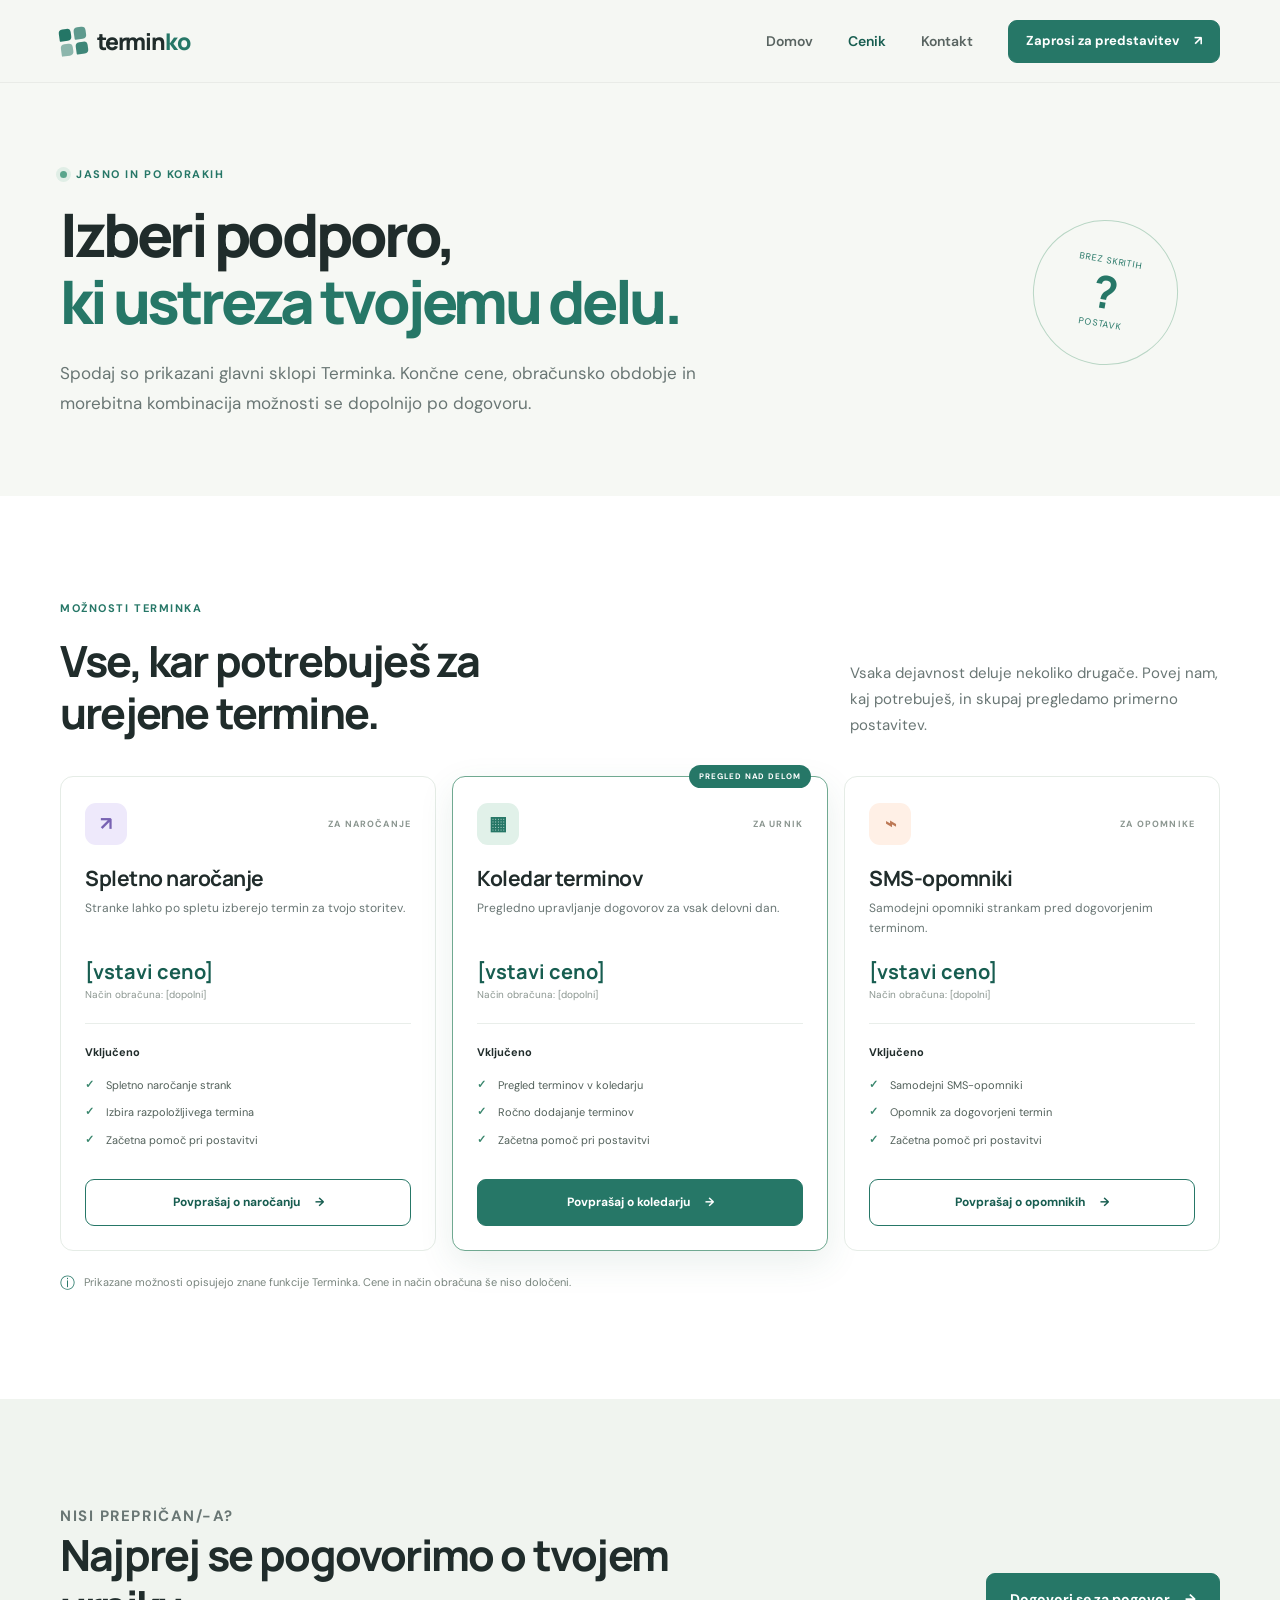
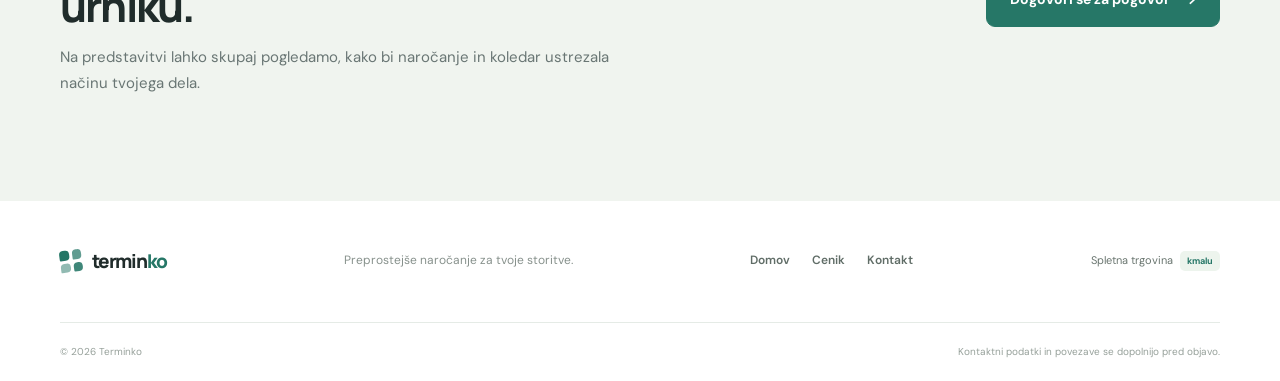
==== cenik.html @ bac93407 "First push" ====
<!doctype html>
<html lang="sl">
<head>
  <meta charset="utf-8"><meta name="viewport" content="width=device-width, initial-scale=1">
  <meta name="description" content="Pregleden prikaz možnosti Terminka. Cene in obračunske postavke se dopolnijo pred objavo.">
  <meta name="theme-color" content="#f6f8f4"><title>Cenik — Terminko</title><link rel="stylesheet" href="styles.css"><script src="script.js" defer></script>
</head>
<body>
  <a class="skip-link" href="#vsebina">Preskoči na vsebino</a>
  <header class="site-header"><div class="container nav-wrap"><a class="brand" href="index.html" aria-label="Terminko, domov"><span class="brand-mark" aria-hidden="true"><i></i><i></i><i></i><i></i></span><span>termin<span class="brand-accent">ko</span></span></a><button class="menu-toggle" type="button" aria-expanded="false" aria-controls="site-nav"><span class="sr-only">Odpri navigacijo</span><span></span><span></span></button><nav class="site-nav" id="site-nav" aria-label="Glavna navigacija"><a href="index.html">Domov</a><a href="cenik.html" aria-current="page">Cenik</a><a href="kontakt.html">Kontakt</a><a class="button button-small" href="kontakt.html#povprasevanje">Zaprosi za predstavitev <span aria-hidden="true">↗</span></a></nav></div></header>
  <main id="vsebina">
    <section class="inner-hero section-space"><div class="container inner-hero-grid"><div><p class="eyebrow"><span class="eyebrow-dot"></span> Jasno in po korakih</p><h1>Izberi podporo,<br><span class="text-accent">ki ustreza tvojemu delu.</span></h1><p class="hero-lede">Spodaj so prikazani glavni sklopi Terminka. Končne cene, obračunsko obdobje in morebitna kombinacija možnosti se dopolnijo po dogovoru.</p></div><div class="price-stamp" aria-hidden="true"><span>BREZ SKRITIH</span><strong>?</strong><span>POSTAVK</span></div></div></section>
    <section class="section-space section-white"><div class="container"><div class="pricing-intro"><div><p class="eyebrow">Možnosti Terminka</p><h2>Vse, kar potrebuješ za urejene termine.</h2></div><p>Vsaka dejavnost deluje nekoliko drugače. Povej nam, kaj potrebuješ, in skupaj pregledamo primerno postavitev.</p></div>
      <div class="pricing-grid">
        <article class="price-card"><div class="price-card-top"><span class="price-icon icon-lilac" aria-hidden="true">↗</span><span class="price-label">ZA NAROČANJE</span></div><h3>Spletno naročanje</h3><p class="price-description">Stranke lahko po spletu izberejo termin za tvojo storitev.</p><div class="price-placeholder">[vstavi ceno]</div><span class="price-unit">Način obračuna: [dopolni]</span><hr><h4>Vključeno</h4><ul class="check-list"><li>Spletno naročanje strank</li><li>Izbira razpoložljivega termina</li><li>Začetna pomoč pri postavitvi</li></ul><a class="button button-outline" href="kontakt.html#povprasevanje">Povprašaj o naročanju <span aria-hidden="true">→</span></a></article>
        <article class="price-card price-card-featured"><span class="popular-tag">PREGLED NAD DELOM</span><div class="price-card-top"><span class="price-icon icon-mint" aria-hidden="true">▦</span><span class="price-label">ZA URNIK</span></div><h3>Koledar terminov</h3><p class="price-description">Pregledno upravljanje dogovorov za vsak delovni dan.</p><div class="price-placeholder">[vstavi ceno]</div><span class="price-unit">Način obračuna: [dopolni]</span><hr><h4>Vključeno</h4><ul class="check-list"><li>Pregled terminov v koledarju</li><li>Ročno dodajanje terminov</li><li>Začetna pomoč pri postavitvi</li></ul><a class="button" href="kontakt.html#povprasevanje">Povprašaj o koledarju <span aria-hidden="true">→</span></a></article>
        <article class="price-card"><div class="price-card-top"><span class="price-icon icon-peach" aria-hidden="true">⌁</span><span class="price-label">ZA OPOMNIKE</span></div><h3>SMS-opomniki</h3><p class="price-description">Samodejni opomniki strankam pred dogovorjenim terminom.</p><div class="price-placeholder">[vstavi ceno]</div><span class="price-unit">Način obračuna: [dopolni]</span><hr><h4>Vključeno</h4><ul class="check-list"><li>Samodejni SMS-opomniki</li><li>Opomnik za dogovorjeni termin</li><li>Začetna pomoč pri postavitvi</li></ul><a class="button button-outline" href="kontakt.html#povprasevanje">Povprašaj o opomnikih <span aria-hidden="true">→</span></a></article>
      </div>
      <p class="pricing-note"><span aria-hidden="true">ⓘ</span> Prikazane možnosti opisujejo znane funkcije Terminka. Cene in način obračuna še niso določeni.</p>
    </div></section>
    <section class="section-space how-section"><div class="container price-help"><div><p class="eyebrow">Nisi prepričan/-a?</p><h2>Najprej se pogovorimo o tvojem urniku.</h2><p>Na predstavitvi lahko skupaj pogledamo, kako bi naročanje in koledar ustrezala načinu tvojega dela.</p></div><a class="button" href="kontakt.html#povprasevanje">Dogovori se za pogovor <span aria-hidden="true">→</span></a></div></section>
  </main>
  <footer class="site-footer"><div class="container footer-main"><a class="brand footer-brand" href="index.html"><span class="brand-mark" aria-hidden="true"><i></i><i></i><i></i><i></i></span><span>termin<span class="brand-accent">ko</span></span></a><p>Preprostejše naročanje za tvoje storitve.</p><nav aria-label="Povezave v nogi"><a href="index.html">Domov</a><a href="cenik.html">Cenik</a><a href="kontakt.html">Kontakt</a></nav><span class="shop-placeholder">Spletna trgovina <span>kmalu</span></span></div><div class="container footer-bottom"><span>© <span data-year>2026</span> Terminko</span><span>Kontaktni podatki in povezave se dopolnijo pred objavo.</span></div></footer>
</body>
</html>
---- styles.css ----
@import url('https://fonts.googleapis.com/css2?family=DM+Sans:wght@400;500;600;700&family=Manrope:wght@400;500;600;700;800&display=swap');

:root{--ink:#202c2b;--muted:#697674;--green:#267767;--green-dark:#175d50;--mint:#e1f1e9;--paper:#f6f8f4;--white:#fff;--line:#e5ebe6;--lilac:#eee9fb;--peach:#fff0e6;--shadow:0 24px 80px rgba(30,60,50,.1);--sans:'DM Sans',Arial,sans-serif;--display:'Manrope','DM Sans',Arial,sans-serif}
*{box-sizing:border-box}html{scroll-behavior:smooth}body{margin:0;background:var(--paper);color:var(--ink);font-family:var(--sans);font-size:16px;line-height:1.6;-webkit-font-smoothing:antialiased}a{color:inherit;text-decoration:none}button,input,textarea{font:inherit}button,a,input,textarea{outline-color:#317f6e;outline-offset:3px}.container{width:min(1160px,calc(100% - 48px));margin-inline:auto}.sr-only{position:absolute;width:1px;height:1px;padding:0;margin:-1px;overflow:hidden;clip:rect(0,0,0,0);white-space:nowrap;border:0}.skip-link{position:fixed;z-index:99;top:8px;left:8px;transform:translateY(-150%);background:var(--ink);color:#fff;padding:10px 16px;border-radius:8px}.skip-link:focus{transform:none}.site-header{position:relative;z-index:10;background:rgba(246,248,244,.92);border-bottom:1px solid rgba(32,44,43,.06)}.nav-wrap{min-height:82px;display:flex;align-items:center;justify-content:space-between}.brand{display:inline-flex;align-items:center;gap:10px;font:800 23px var(--display);letter-spacing:-1.2px}.brand-accent{color:var(--green)}.brand-mark{width:27px;height:27px;display:grid;grid-template-columns:repeat(2,1fr);gap:3px;transform:rotate(-8deg)}.brand-mark i{display:block;background:#247666;border-radius:4px 4px 4px 1px}.brand-mark i:nth-child(2){opacity:.72}.brand-mark i:nth-child(3){opacity:.5}.brand-mark i:nth-child(4){opacity:.88}.site-nav{display:flex;align-items:center;gap:35px;font-size:14px;font-weight:600}.site-nav>a:not(.button){color:#596461;transition:color .2s}.site-nav>a:not(.button):hover,.site-nav>a[aria-current=page]{color:var(--green-dark)}.button{min-height:54px;padding:0 23px;display:inline-flex;align-items:center;justify-content:center;gap:15px;border:1px solid var(--green);border-radius:9px;background:var(--green);color:white;font-weight:700;font-size:14px;transition:transform .2s,background .2s,border-color .2s}.button:hover{transform:translateY(-2px);background:var(--green-dark);border-color:var(--green-dark)}.button-small{min-height:43px;padding:0 17px;font-size:13px}.menu-toggle{display:none}.section-space{padding:104px 0}.hero{padding:70px 0 26px;overflow:hidden}.hero-grid{display:grid;grid-template-columns:1fr 1fr;gap:30px;align-items:center;min-height:480px}.hero-copy{padding:18px 0 28px;position:relative;z-index:1}.eyebrow{display:flex;align-items:center;gap:9px;margin:0 0 17px;color:var(--green);font-size:11px;font-weight:700;letter-spacing:1.55px;text-transform:uppercase}.eyebrow-dot{width:7px;height:7px;border-radius:50%;background:#59a58c;box-shadow:0 0 0 4px #e0eee6}.hero h1,.inner-hero h1{margin:0;font:800 clamp(43px,5.4vw,68px)/1.12 var(--display);letter-spacing:-3.5px}.text-accent{color:var(--green)}.hero-lede{max-width:500px;color:var(--muted);font-size:17px;line-height:1.75;margin:24px 0 27px}.hero-actions{display:flex;align-items:center;gap:24px;flex-wrap:wrap}.text-link{display:inline-flex;align-items:center;gap:10px;color:var(--green-dark);font-size:14px;font-weight:700}.text-link:hover,.card-link:hover{gap:14px}.text-link,.card-link{transition:gap .2s}.hero-note{display:flex;gap:10px;align-items:center;color:#687470;font-size:13px;margin-top:27px}.note-icon{width:24px;height:24px;display:grid;place-items:center;border-radius:50%;background:#e4efe8;color:var(--green);font-size:14px}.hero-visual{position:relative;min-height:480px;display:grid;place-items:center}.visual-orbit{position:absolute;border-radius:50%;background:#edf3eb}.orbit-one{width:440px;height:440px}.orbit-two{width:370px;height:370px;border:1px solid #d9e8dd;background:transparent}.calendar-card{position:relative;z-index:2;width:min(370px,82%);padding:24px 23px 15px;background:#fff;border:1px solid rgba(28,58,47,.06);border-radius:15px;box-shadow:0 28px 70px rgba(36,67,55,.16);transform:rotate(-2deg)}.calendar-top{display:flex;align-items:flex-start;justify-content:space-between;margin-bottom:19px}.mini-label{font-size:9px;color:#8c9891;letter-spacing:1.1px;font-weight:700}.calendar-top h2{font:700 17px var(--display);margin:4px 0 0;letter-spacing:-.4px}.calendar-dots{color:#85928c;letter-spacing:2px;font-size:12px}.calendar-rule{display:grid;grid-template-columns:50px 9px 1fr;align-items:center;gap:10px;padding:0 0 7px;color:#9ba59f;font-size:8px;letter-spacing:1px;border-bottom:1px solid #edf0ed}.calendar-rule span:first-child{grid-column:2}.calendar-rule span:last-child{grid-column:3}.appointment{height:58px;display:grid;grid-template-columns:50px 4px 1fr;gap:10px;align-items:center;border-bottom:1px solid #f0f2ef}.time{font-size:10px;color:#929d97}.appt-bar{height:34px;border-radius:5px}.coral{background:#e6a58f}.green{background:#83b9a2}.blue{background:#8daacb}.yellow{background:#dfc279}.appt-info{display:flex;flex-direction:column;line-height:1.4}.appt-info strong{font-size:11px}.appt-info small{font-size:9px;color:#8d9892}.calendar-footer{padding-top:14px;color:#82918a;font-size:9px}.tiny-check{display:inline-grid;place-items:center;width:15px;height:15px;background:#e5f2e9;color:var(--green);border-radius:50%;font-weight:700;margin-right:5px}.floating-chip{position:absolute;z-index:3;display:flex;align-items:center;background:white;box-shadow:0 10px 30px rgba(42,68,56,.13);border:1px solid #edf0ec}.chip-reminder{right:-1%;top:96px;gap:11px;padding:11px 15px;border-radius:10px;transform:rotate(3deg)}.chip-icon{width:30px;height:30px;display:grid;place-items:center;border-radius:8px;background:#fff0e8;color:#b96e52;font-size:20px}.chip-reminder span:last-child{display:flex;flex-direction:column}.chip-reminder strong{font-size:10px}.chip-reminder small{font-size:9px;color:#7f8b85}.chip-online{left:0;bottom:82px;gap:9px;border-radius:30px;padding:10px 15px;color:#53625d;font-size:10px;transform:rotate(-3deg)}.online-dot{width:8px;height:8px;background:#68aa86;border-radius:50%;box-shadow:0 0 0 4px #e9f4eb}.sparkle{position:absolute;color:#7fb9a2}.sparkle-a{right:4%;bottom:98px;font-size:27px}.sparkle-b{left:3%;top:77px;font-size:21px}.trust-line{display:flex;align-items:center;justify-content:center;gap:17px;padding:37px 0 9px;color:#87928c;font-size:11px;letter-spacing:.4px}.trust-line>span:first-child{font-weight:700;color:#697670}.trust-separator{width:4px;height:4px;border-radius:50%;background:#b6c5ba}.section-white{background:#fff}.section-heading{max-width:620px;margin-bottom:46px}.section-heading h2,.how-intro h2,.support-panel h2,.final-cta h2,.pricing-intro h2,.price-help h2,.contact-aside h2{font:750 clamp(30px,4vw,43px)/1.2 var(--display);letter-spacing:-1.8px;margin:0 0 17px}.section-heading>p:last-child,.how-intro>p:not(.eyebrow),.support-panel>div>p:not(.eyebrow),.pricing-intro>p,.price-help p,.contact-aside>p:not(.eyebrow){max-width:560px;color:var(--muted);font-size:15px;line-height:1.75;margin:0}.text-muted{color:#86918d}.feature-grid{display:grid;grid-template-columns:repeat(3,1fr);gap:18px}.feature-card{position:relative;min-height:275px;padding:25px 25px 23px;border:1px solid #e8ede8;border-radius:12px;background:#fff;transition:transform .2s,box-shadow .2s}.feature-card:hover{transform:translateY(-4px);box-shadow:0 15px 35px rgba(35,60,46,.07)}.feature-icon,.price-icon{width:42px;height:42px;border-radius:11px;display:grid;place-items:center;font-size:19px;font-weight:700}.icon-lilac{background:var(--lilac);color:#7862b2}.icon-mint{background:var(--mint);color:#267767}.icon-peach{background:var(--peach);color:#bd7956}.card-number{position:absolute;right:25px;top:31px;color:#a1aaa4;font-size:10px;letter-spacing:1px}.feature-card h3{font:700 19px/1.35 var(--display);letter-spacing:-.5px;margin:23px 0 9px;max-width:260px}.feature-card p{font-size:13px;line-height:1.7;color:var(--muted);margin:0 0 20px}.card-link{font-size:12px;color:var(--green);font-weight:700;display:inline-flex;gap:8px}.how-section{background:#f0f4ef}.how-grid{display:grid;grid-template-columns:.9fr 1.1fr;gap:100px;align-items:center}.how-intro>p:not(.eyebrow){margin-bottom:25px}.steps-list{list-style:none;padding:0;margin:0;border-top:1px solid #dfe7e0}.steps-list li{display:grid;grid-template-columns:40px 1fr;gap:16px;padding:23px 0;border-bottom:1px solid #dfe7e0}.step-count{width:31px;height:31px;display:grid;place-items:center;border:1px solid #c7d7cb;border-radius:50%;color:var(--green);font-size:12px;font-weight:700}.steps-list h3{font:700 16px var(--display);margin:0 0 5px}.steps-list p{font-size:13px;color:var(--muted);margin:0}.support-section{padding-top:88px;padding-bottom:88px;background:#fff}.support-panel{position:relative;overflow:hidden;display:grid;grid-template-columns:130px 1fr;gap:36px;align-items:center;padding:53px 70px;border-radius:16px;background:#1d5e50;color:#fff}.support-symbol{position:relative;width:102px;height:102px;display:grid;place-items:center;border-radius:30px;background:rgba(255,255,255,.1);transform:rotate(-7deg)}.support-symbol span{font:800 66px var(--display);color:#d2ede0;transform:rotate(7deg)}.support-symbol i{position:absolute;right:12px;top:9px;width:12px;height:12px;border-radius:50%;background:#f1bd80}.support-panel .eyebrow{color:#a9d3bd}.support-panel h2{max-width:520px;margin-bottom:11px}.support-panel>div>p:not(.eyebrow){color:#d0e1d8;margin-bottom:22px}.button-light{background:#f8fbf8;color:#205f51;border-color:#f8fbf8}.button-light:hover{background:#e8f4eb;border-color:#e8f4eb}.support-decoration{position:absolute!important;right:42px;top:5px;font-size:170px;color:rgba(255,255,255,.07)}.final-cta{padding:67px 0;background:#e8f0e9}.cta-inner{display:flex;align-items:center;justify-content:space-between;gap:40px}.final-cta h2{max-width:560px;font-size:34px;margin:0}.final-cta .eyebrow{margin-bottom:10px}.cta-actions{display:flex;flex-direction:column;align-items:flex-start;gap:17px}.site-footer{background:#fff}.footer-main{min-height:122px;display:flex;align-items:center;justify-content:space-between;gap:25px;border-bottom:1px solid var(--line)}.footer-brand{font-size:19px}.footer-brand .brand-mark{width:22px;height:22px}.footer-main>p{margin:0;color:#87918c;font-size:12px}.footer-main nav{display:flex;gap:22px;font-size:12px;font-weight:600;color:#606d67}.footer-main nav a:hover{color:var(--green)}.shop-placeholder{font-size:11px;color:#69756f}.shop-placeholder span{margin-left:4px;padding:4px 7px;border-radius:5px;background:#edf4ed;color:var(--green);font-size:9px;font-weight:700}.footer-bottom{min-height:58px;display:flex;align-items:center;justify-content:space-between;color:#96a09a;font-size:10px}.inner-hero{padding:83px 0 78px}.inner-hero-grid{display:grid;grid-template-columns:1fr 230px;align-items:center;gap:40px}.inner-hero h1{font-size:clamp(42px,5vw,60px)}.inner-hero .hero-lede{max-width:650px;margin-bottom:0}.price-stamp{margin:auto;width:145px;height:145px;border:1px solid #b9d6c5;border-radius:50%;display:flex;flex-direction:column;align-items:center;justify-content:center;transform:rotate(10deg);color:var(--green);font-size:9px;letter-spacing:1px}.price-stamp strong{font:700 45px var(--display);line-height:1.1}.pricing-intro{display:flex;align-items:flex-end;justify-content:space-between;gap:40px;margin-bottom:38px}.pricing-intro h2{max-width:510px;margin-bottom:0}.pricing-intro>p{max-width:370px}.pricing-grid{display:grid;grid-template-columns:repeat(3,1fr);gap:16px;align-items:stretch}.price-card{position:relative;padding:26px 24px 24px;background:#fff;border:1px solid #e5ece6;border-radius:13px;display:flex;flex-direction:column}.price-card-featured{border:1.5px solid #70a991;box-shadow:0 12px 35px rgba(50,106,79,.1)}.popular-tag{position:absolute;right:16px;top:-12px;padding:5px 10px;background:#267767;color:#fff;border-radius:20px;font-size:8px;font-weight:700;letter-spacing:.8px}.price-card-top{display:flex;align-items:center;justify-content:space-between;margin-bottom:19px}.price-label{color:#8b9690;font-size:9px;letter-spacing:1.15px;font-weight:700}.price-card h3{font:700 21px var(--display);letter-spacing:-.5px;margin:0 0 7px}.price-description{font-size:12px;line-height:1.65;color:var(--muted);min-height:41px;margin:0 0 18px}.price-placeholder{font:700 20px var(--display);color:var(--green-dark)}.price-unit{font-size:10px;color:#8b9690;margin-top:2px}.price-card hr{height:1px;border:0;background:#e9eeea;width:100%;margin:20px 0}.price-card h4{font-size:11px;margin:0 0 10px}.check-list{list-style:none;padding:0;margin:0 0 24px;flex:1}.check-list li{position:relative;padding:5px 0 5px 21px;color:#52605a;font-size:11px}.check-list li:before{content:'✓';position:absolute;left:0;top:4px;color:#39866d;font-weight:700}.button-outline{background:white;color:var(--green-dark)}.button-outline:hover{color:#fff}.price-card .button{width:100%;padding:0 12px;font-size:12px;min-height:47px}.pricing-note{display:flex;align-items:center;gap:9px;margin:20px 0 0;color:#79857e;font-size:11px}.pricing-note span{color:var(--green);font-size:15px}.price-help{display:flex;align-items:center;justify-content:space-between;gap:35px}.price-help>div{max-width:620px}.price-help h2{margin-bottom:12px}.contact-hero{padding:75px 0 52px}.contact-hero h1{font-size:clamp(42px,5vw,60px)}.contact-hero .hero-lede{max-width:640px;margin:17px 0 0}.contact-grid{display:grid;grid-template-columns:.78fr 1.22fr;gap:80px;align-items:start}.contact-aside{padding-top:12px}.contact-aside h2{font-size:33px}.contact-aside>p:not(.eyebrow){margin-bottom:28px}.contact-detail{display:flex;align-items:center;gap:13px;margin:18px 0}.detail-icon{width:39px;height:39px;display:grid;place-items:center;border-radius:10px;background:#e6f1e9;color:var(--green);font-size:17px}.contact-detail div{display:flex;flex-direction:column}.contact-detail div span{font-size:10px;color:#89948e}.contact-detail a{font-size:13px;font-weight:700;color:#345d50}.contact-note{display:flex;gap:8px;margin-top:28px;padding-top:18px;border-top:1px solid #e6ece7;color:#86918b;font-size:10px}.contact-note span{color:var(--green)}.form-card{padding:30px 32px;background:#fff;border:1px solid #e7ece8;border-radius:13px;box-shadow:0 14px 40px rgba(32,60,44,.05)}.form-heading{display:flex;align-items:baseline;justify-content:space-between;gap:12px;margin-bottom:20px}.form-heading h2{margin:0;font:700 21px var(--display);letter-spacing:-.5px}.required-note{font-size:9px;color:#909a94}.form-notice{padding:12px 14px;border:1px solid #edddbb;border-radius:8px;background:#fff9ec;color:#796442;font-size:10px;line-height:1.55;margin-bottom:21px}.form-notice strong{display:block;color:#675333;font-size:11px}.form-row{margin-bottom:16px}.form-row label{display:flex;gap:4px;align-items:center;margin-bottom:6px;font-size:11px;font-weight:700;color:#384640}.form-row label>span:first-child{color:#ad6449}.form-row label .optional-label{margin-left:auto;color:#9aa39e;font-weight:400;font-size:9px}.form-row input,.form-row textarea{width:100%;border:1px solid #dfe7e1;border-radius:7px;padding:12px 13px;color:var(--ink);font-size:12px;background:#fcfdfb;transition:border .2s,box-shadow .2s}.form-row textarea{resize:vertical;min-height:110px}.form-row input::placeholder,.form-row textarea::placeholder{color:#a5afaa}.form-row input:focus,.form-row textarea:focus{border-color:#67a78d;box-shadow:0 0 0 3px rgba(74,143,113,.12);outline:0}.form-submit{width:100%;min-height:49px}.form-submit:disabled{cursor:not-allowed;background:#a1b7ac;border-color:#a1b7ac;color:#f8faf8;transform:none}.form-status{font-size:9px;color:#8c9791;text-align:center;margin:10px 0 0}
@media(max-width:900px){.container{width:min(100% - 40px,700px)}.site-nav{gap:22px}.hero-grid{grid-template-columns:1fr 1fr;gap:10px}.hero h1{font-size:54px}.hero-visual{min-height:410px}.orbit-one{width:350px;height:350px}.orbit-two{width:300px;height:300px}.calendar-card{width:330px}.chip-reminder{right:-4%}.chip-online{left:-4%}.how-grid{gap:55px}.support-panel{padding:46px 45px;grid-template-columns:100px 1fr;gap:25px}.contact-grid{gap:40px}.pricing-grid{gap:10px}.price-card{padding:23px 17px}.footer-main{flex-wrap:wrap;padding:24px 0}.footer-main>p{order:3;width:100%}.footer-main nav{margin-left:auto}}
@media(max-width:680px){.container{width:calc(100% - 40px)}.nav-wrap{min-height:70px}.brand{font-size:21px}.menu-toggle{width:43px;height:43px;border:1px solid #dfe8e1;border-radius:9px;background:#fff;display:flex;flex-direction:column;align-items:center;justify-content:center;gap:5px}.menu-toggle>span:not(.sr-only){width:17px;height:2px;background:#35584e;border-radius:2px;transition:transform .2s}.menu-toggle[aria-expanded=true]>span:nth-of-type(2){transform:translateY(3.5px) rotate(45deg)}.menu-toggle[aria-expanded=true]>span:nth-of-type(3){transform:translateY(-3.5px) rotate(-45deg)}.site-nav{display:none;position:absolute;left:0;right:0;top:69px;padding:16px 20px 22px;background:#fff;border-bottom:1px solid var(--line);box-shadow:0 15px 25px rgba(30,60,50,.08);align-items:stretch;gap:0;flex-direction:column}.site-nav.is-open{display:flex}.site-nav>a:not(.button){padding:12px 3px;border-bottom:1px solid #f0f2f0}.site-nav .button{margin-top:14px}.section-space{padding:72px 0}.hero{padding:49px 0 19px}.hero-grid{display:flex;flex-direction:column;align-items:stretch;gap:2px}.hero-copy{padding:0}.hero h1{font-size:clamp(42px,12vw,58px);letter-spacing:-2.8px}.hero-lede{font-size:15px;margin:17px 0 21px;line-height:1.7}.hero-actions{align-items:flex-start;gap:17px;flex-direction:column}.hero-actions .button{width:100%;justify-content:space-between}.hero-note{margin-top:17px}.hero-visual{min-height:390px;margin-top:0}.orbit-one{width:330px;height:330px}.orbit-two{width:275px;height:275px}.calendar-card{width:min(330px,83%);padding:21px 18px 13px}.calendar-top h2{font-size:15px}.appointment{height:53px}.chip-reminder{right:-2%;top:54px}.chip-online{left:-2%;bottom:55px;font-size:9px}.sparkle-a{right:0;bottom:80px}.sparkle-b{left:2%;top:62px}.trust-line{padding:19px 0 8px;gap:9px;flex-wrap:wrap;font-size:9px;line-height:1.4}.trust-line>span:first-child{width:100%;text-align:center}.section-heading{margin-bottom:29px}.section-heading h2,.how-intro h2,.support-panel h2,.pricing-intro h2,.price-help h2,.contact-aside h2{font-size:32px;letter-spacing:-1.3px}.section-heading>p:last-child{font-size:14px}.feature-grid{grid-template-columns:1fr;gap:12px}.feature-card{min-height:0;padding:21px}.feature-card h3{margin-top:16px;font-size:18px}.feature-card p{margin-bottom:14px}.how-grid{grid-template-columns:1fr;gap:33px}.steps-list li{padding:17px 0}.support-section{padding:60px 0}.support-panel{display:block;padding:30px 25px}.support-symbol{width:68px;height:68px;margin-bottom:23px;border-radius:20px}.support-symbol span{font-size:48px}.support-panel h2{font-size:30px}.support-panel>div>p:not(.eyebrow){font-size:13px}.support-decoration{right:11px;top:6px;font-size:100px}.final-cta{padding:48px 0}.cta-inner{align-items:flex-start;flex-direction:column;gap:25px}.final-cta h2{font-size:30px;letter-spacing:-1.3px}.cta-actions{width:100%;align-items:stretch}.cta-actions .button{width:100%;justify-content:space-between}.cta-actions .text-link{align-self:center}.footer-main{gap:13px;align-items:flex-start}.footer-main>p{font-size:11px}.footer-main nav{width:100%;margin:3px 0 0;justify-content:flex-start;gap:24px}.shop-placeholder{margin-left:auto}.footer-bottom{align-items:flex-start;justify-content:center;gap:5px;flex-direction:column;padding:13px 0;font-size:9px}.inner-hero{padding:57px 0 47px}.inner-hero-grid{grid-template-columns:1fr;gap:20px}.inner-hero h1,.contact-hero h1{font-size:clamp(40px,11vw,54px);letter-spacing:-2.5px}.inner-hero .hero-lede{font-size:14px;margin-top:14px}.price-stamp{position:absolute;right:27px;top:94px;width:70px;height:70px;font-size:5px;opacity:.65}.price-stamp strong{font-size:22px}.pricing-intro{display:block;margin-bottom:27px}.pricing-intro>p{margin-top:13px;font-size:13px}.pricing-grid{grid-template-columns:1fr;gap:17px}.price-card{padding:24px}.price-description{min-height:0}.price-help{align-items:flex-start;flex-direction:column}.price-help p{font-size:13px}.price-help .button{width:100%;justify-content:space-between}.pricing-note{align-items:flex-start;line-height:1.5}.contact-hero{padding:54px 0 35px}.contact-hero .hero-lede{font-size:14px}.contact-grid{grid-template-columns:1fr;gap:32px}.contact-aside{padding-top:0}.contact-aside h2{font-size:29px}.contact-aside>p:not(.eyebrow){font-size:13px}.contact-detail{margin:12px 0}.contact-note{margin-top:18px}.form-card{padding:23px 18px}.form-heading h2{font-size:19px}.form-heading{align-items:flex-start;flex-direction:column;gap:4px}.form-notice{font-size:9px}.form-row input,.form-row textarea{font-size:13px}}
@media(prefers-reduced-motion:reduce){html{scroll-behavior:auto}*,*::before,*::after{transition:none!important;animation:none!important}}
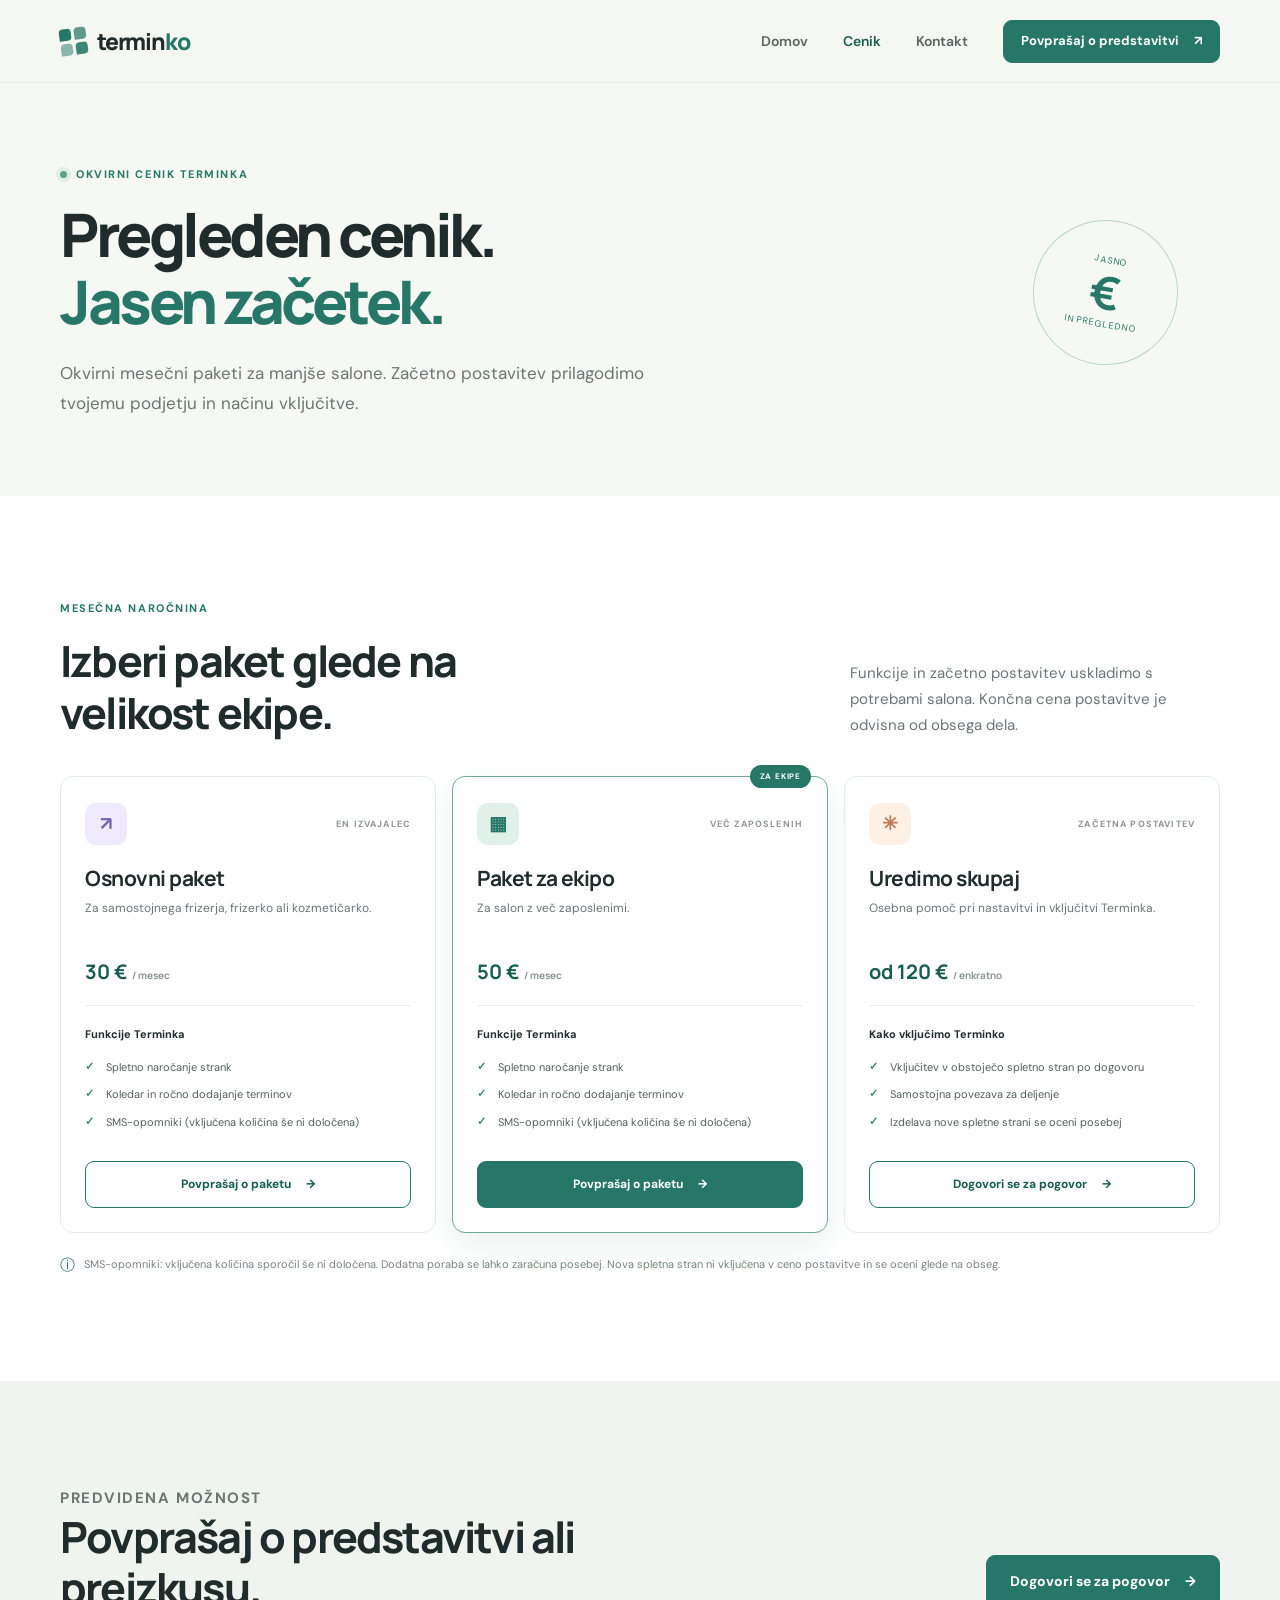
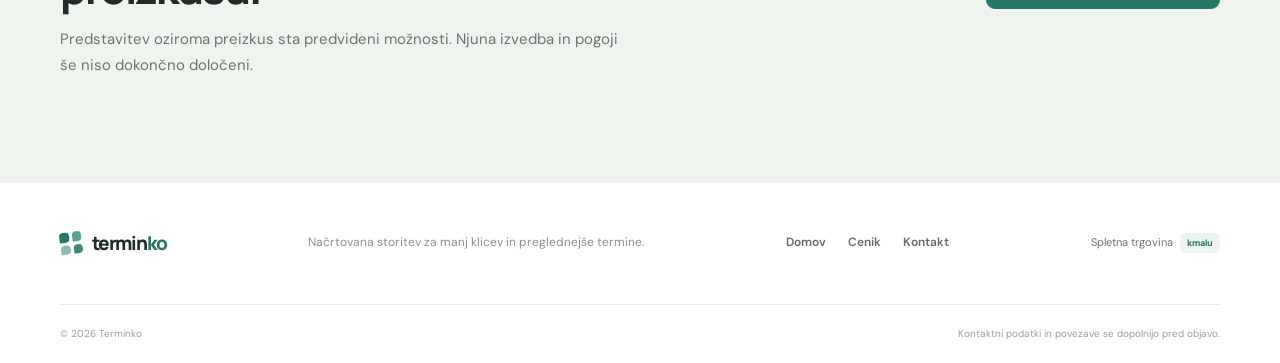
==== commit f486fbe5: "Update Terminko website copy and pricing" ====
--- a/cenik.html
+++ b/cenik.html
@@ -2,24 +2,24 @@
 <html lang="sl">
 <head>
   <meta charset="utf-8"><meta name="viewport" content="width=device-width, initial-scale=1">
-  <meta name="description" content="Pregleden prikaz možnosti Terminka. Cene in obračunske postavke se dopolnijo pred objavo.">
+  <meta name="description" content="Okvirni cenik Terminka: paketa za enega izvajalca in več zaposlenih ter začetna postavitev sistema.">
   <meta name="theme-color" content="#f6f8f4"><title>Cenik — Terminko</title><link rel="stylesheet" href="styles.css"><script src="script.js" defer></script>
 </head>
 <body>
   <a class="skip-link" href="#vsebina">Preskoči na vsebino</a>
-  <header class="site-header"><div class="container nav-wrap"><a class="brand" href="index.html" aria-label="Terminko, domov"><span class="brand-mark" aria-hidden="true"><i></i><i></i><i></i><i></i></span><span>termin<span class="brand-accent">ko</span></span></a><button class="menu-toggle" type="button" aria-expanded="false" aria-controls="site-nav"><span class="sr-only">Odpri navigacijo</span><span></span><span></span></button><nav class="site-nav" id="site-nav" aria-label="Glavna navigacija"><a href="index.html">Domov</a><a href="cenik.html" aria-current="page">Cenik</a><a href="kontakt.html">Kontakt</a><a class="button button-small" href="kontakt.html#povprasevanje">Zaprosi za predstavitev <span aria-hidden="true">↗</span></a></nav></div></header>
+  <header class="site-header"><div class="container nav-wrap"><a class="brand" href="index.html" aria-label="Terminko, domov"><span class="brand-mark" aria-hidden="true"><i></i><i></i><i></i><i></i></span><span>termin<span class="brand-accent">ko</span></span></a><button class="menu-toggle" type="button" aria-expanded="false" aria-controls="site-nav"><span class="sr-only">Odpri navigacijo</span><span></span><span></span></button><nav class="site-nav" id="site-nav" aria-label="Glavna navigacija"><a href="index.html">Domov</a><a href="cenik.html" aria-current="page">Cenik</a><a href="kontakt.html">Kontakt</a><a class="button button-small" href="kontakt.html#povprasevanje">Povprašaj o predstavitvi <span aria-hidden="true">↗</span></a></nav></div></header>
   <main id="vsebina">
-    <section class="inner-hero section-space"><div class="container inner-hero-grid"><div><p class="eyebrow"><span class="eyebrow-dot"></span> Jasno in po korakih</p><h1>Izberi podporo,<br><span class="text-accent">ki ustreza tvojemu delu.</span></h1><p class="hero-lede">Spodaj so prikazani glavni sklopi Terminka. Končne cene, obračunsko obdobje in morebitna kombinacija možnosti se dopolnijo po dogovoru.</p></div><div class="price-stamp" aria-hidden="true"><span>BREZ SKRITIH</span><strong>?</strong><span>POSTAVK</span></div></div></section>
-    <section class="section-space section-white"><div class="container"><div class="pricing-intro"><div><p class="eyebrow">Možnosti Terminka</p><h2>Vse, kar potrebuješ za urejene termine.</h2></div><p>Vsaka dejavnost deluje nekoliko drugače. Povej nam, kaj potrebuješ, in skupaj pregledamo primerno postavitev.</p></div>
+    <section class="inner-hero section-space"><div class="container inner-hero-grid"><div><p class="eyebrow"><span class="eyebrow-dot"></span> Okvirni cenik Terminka</p><h1>Pregleden cenik.<br><span class="text-accent">Jasen začetek.</span></h1><p class="hero-lede">Okvirni mesečni paketi za manjše salone. Začetno postavitev prilagodimo tvojemu podjetju in načinu vključitve.</p></div><div class="price-stamp" aria-hidden="true"><span>JASNO</span><strong>€</strong><span>IN PREGLEDNO</span></div></div></section>
+    <section class="section-space section-white"><div class="container"><div class="pricing-intro"><div><p class="eyebrow">Mesečna naročnina</p><h2>Izberi paket glede na velikost ekipe.</h2></div><p>Funkcije in začetno postavitev uskladimo s potrebami salona. Končna cena postavitve je odvisna od obsega dela.</p></div>
       <div class="pricing-grid">
-        <article class="price-card"><div class="price-card-top"><span class="price-icon icon-lilac" aria-hidden="true">↗</span><span class="price-label">ZA NAROČANJE</span></div><h3>Spletno naročanje</h3><p class="price-description">Stranke lahko po spletu izberejo termin za tvojo storitev.</p><div class="price-placeholder">[vstavi ceno]</div><span class="price-unit">Način obračuna: [dopolni]</span><hr><h4>Vključeno</h4><ul class="check-list"><li>Spletno naročanje strank</li><li>Izbira razpoložljivega termina</li><li>Začetna pomoč pri postavitvi</li></ul><a class="button button-outline" href="kontakt.html#povprasevanje">Povprašaj o naročanju <span aria-hidden="true">→</span></a></article>
-        <article class="price-card price-card-featured"><span class="popular-tag">PREGLED NAD DELOM</span><div class="price-card-top"><span class="price-icon icon-mint" aria-hidden="true">▦</span><span class="price-label">ZA URNIK</span></div><h3>Koledar terminov</h3><p class="price-description">Pregledno upravljanje dogovorov za vsak delovni dan.</p><div class="price-placeholder">[vstavi ceno]</div><span class="price-unit">Način obračuna: [dopolni]</span><hr><h4>Vključeno</h4><ul class="check-list"><li>Pregled terminov v koledarju</li><li>Ročno dodajanje terminov</li><li>Začetna pomoč pri postavitvi</li></ul><a class="button" href="kontakt.html#povprasevanje">Povprašaj o koledarju <span aria-hidden="true">→</span></a></article>
-        <article class="price-card"><div class="price-card-top"><span class="price-icon icon-peach" aria-hidden="true">⌁</span><span class="price-label">ZA OPOMNIKE</span></div><h3>SMS-opomniki</h3><p class="price-description">Samodejni opomniki strankam pred dogovorjenim terminom.</p><div class="price-placeholder">[vstavi ceno]</div><span class="price-unit">Način obračuna: [dopolni]</span><hr><h4>Vključeno</h4><ul class="check-list"><li>Samodejni SMS-opomniki</li><li>Opomnik za dogovorjeni termin</li><li>Začetna pomoč pri postavitvi</li></ul><a class="button button-outline" href="kontakt.html#povprasevanje">Povprašaj o opomnikih <span aria-hidden="true">→</span></a></article>
+        <article class="price-card"><div class="price-card-top"><span class="price-icon icon-lilac" aria-hidden="true">↗</span><span class="price-label">EN IZVAJALEC</span></div><h3>Osnovni paket</h3><p class="price-description">Za samostojnega frizerja, frizerko ali kozmetičarko.</p><div class="price-placeholder">30 € <span class="price-unit">/ mesec</span></div><hr><h4>Funkcije Terminka</h4><ul class="check-list"><li>Spletno naročanje strank</li><li>Koledar in ročno dodajanje terminov</li><li>SMS-opomniki (vključena količina še ni določena)</li></ul><a class="button button-outline" href="kontakt.html#povprasevanje">Povprašaj o paketu <span aria-hidden="true">→</span></a></article>
+        <article class="price-card price-card-featured"><span class="popular-tag">ZA EKIPE</span><div class="price-card-top"><span class="price-icon icon-mint" aria-hidden="true">▦</span><span class="price-label">VEČ ZAPOSLENIH</span></div><h3>Paket za ekipo</h3><p class="price-description">Za salon z več zaposlenimi.</p><div class="price-placeholder">50 € <span class="price-unit">/ mesec</span></div><hr><h4>Funkcije Terminka</h4><ul class="check-list"><li>Spletno naročanje strank</li><li>Koledar in ročno dodajanje terminov</li><li>SMS-opomniki (vključena količina še ni določena)</li></ul><a class="button" href="kontakt.html#povprasevanje">Povprašaj o paketu <span aria-hidden="true">→</span></a></article>
+        <article class="price-card setup-card"><div class="price-card-top"><span class="price-icon icon-peach" aria-hidden="true">✳</span><span class="price-label">ZAČETNA POSTAVITEV</span></div><h3>Uredimo skupaj</h3><p class="price-description">Osebna pomoč pri nastavitvi in vključitvi Terminka.</p><div class="price-placeholder">od 120 € <span class="price-unit">/ enkratno</span></div><hr><h4>Kako vključimo Terminko</h4><ul class="check-list"><li>Vključitev v obstoječo spletno stran po dogovoru</li><li>Samostojna povezava za deljenje</li><li>Izdelava nove spletne strani se oceni posebej</li></ul><a class="button button-outline" href="kontakt.html#povprasevanje">Dogovori se za pogovor <span aria-hidden="true">→</span></a></article>
       </div>
-      <p class="pricing-note"><span aria-hidden="true">ⓘ</span> Prikazane možnosti opisujejo znane funkcije Terminka. Cene in način obračuna še niso določeni.</p>
+      <p class="pricing-note"><span aria-hidden="true">ⓘ</span> SMS-opomniki: vključena količina sporočil še ni določena. Dodatna poraba se lahko zaračuna posebej. Nova spletna stran ni vključena v ceno postavitve in se oceni glede na obseg.</p>
     </div></section>
-    <section class="section-space how-section"><div class="container price-help"><div><p class="eyebrow">Nisi prepričan/-a?</p><h2>Najprej se pogovorimo o tvojem urniku.</h2><p>Na predstavitvi lahko skupaj pogledamo, kako bi naročanje in koledar ustrezala načinu tvojega dela.</p></div><a class="button" href="kontakt.html#povprasevanje">Dogovori se za pogovor <span aria-hidden="true">→</span></a></div></section>
+    <section class="section-space how-section"><div class="container price-help"><div><p class="eyebrow">Predvidena možnost</p><h2>Povprašaj o predstavitvi ali preizkusu.</h2><p>Predstavitev oziroma preizkus sta predvideni možnosti. Njuna izvedba in pogoji še niso dokončno določeni.</p></div><a class="button" href="kontakt.html#povprasevanje">Dogovori se za pogovor <span aria-hidden="true">→</span></a></div></section>
   </main>
-  <footer class="site-footer"><div class="container footer-main"><a class="brand footer-brand" href="index.html"><span class="brand-mark" aria-hidden="true"><i></i><i></i><i></i><i></i></span><span>termin<span class="brand-accent">ko</span></span></a><p>Preprostejše naročanje za tvoje storitve.</p><nav aria-label="Povezave v nogi"><a href="index.html">Domov</a><a href="cenik.html">Cenik</a><a href="kontakt.html">Kontakt</a></nav><span class="shop-placeholder">Spletna trgovina <span>kmalu</span></span></div><div class="container footer-bottom"><span>© <span data-year>2026</span> Terminko</span><span>Kontaktni podatki in povezave se dopolnijo pred objavo.</span></div></footer>
+  <footer class="site-footer"><div class="container footer-main"><a class="brand footer-brand" href="index.html"><span class="brand-mark" aria-hidden="true"><i></i><i></i><i></i><i></i></span><span>termin<span class="brand-accent">ko</span></span></a><p>Načrtovana storitev za manj klicev in preglednejše termine.</p><nav aria-label="Povezave v nogi"><a href="index.html">Domov</a><a href="cenik.html">Cenik</a><a href="kontakt.html">Kontakt</a></nav><span class="shop-placeholder">Spletna trgovina <span>kmalu</span></span></div><div class="container footer-bottom"><span>© <span data-year>2026</span> Terminko</span><span>Kontaktni podatki in povezave se dopolnijo pred objavo.</span></div></footer>
 </body>
 </html>
--- a/styles.css
+++ b/styles.css
@@ -1,7 +1,7 @@
 @import url('https://fonts.googleapis.com/css2?family=DM+Sans:wght@400;500;600;700&family=Manrope:wght@400;500;600;700;800&display=swap');
 
 :root{--ink:#202c2b;--muted:#697674;--green:#267767;--green-dark:#175d50;--mint:#e1f1e9;--paper:#f6f8f4;--white:#fff;--line:#e5ebe6;--lilac:#eee9fb;--peach:#fff0e6;--shadow:0 24px 80px rgba(30,60,50,.1);--sans:'DM Sans',Arial,sans-serif;--display:'Manrope','DM Sans',Arial,sans-serif}
-*{box-sizing:border-box}html{scroll-behavior:smooth}body{margin:0;background:var(--paper);color:var(--ink);font-family:var(--sans);font-size:16px;line-height:1.6;-webkit-font-smoothing:antialiased}a{color:inherit;text-decoration:none}button,input,textarea{font:inherit}button,a,input,textarea{outline-color:#317f6e;outline-offset:3px}.container{width:min(1160px,calc(100% - 48px));margin-inline:auto}.sr-only{position:absolute;width:1px;height:1px;padding:0;margin:-1px;overflow:hidden;clip:rect(0,0,0,0);white-space:nowrap;border:0}.skip-link{position:fixed;z-index:99;top:8px;left:8px;transform:translateY(-150%);background:var(--ink);color:#fff;padding:10px 16px;border-radius:8px}.skip-link:focus{transform:none}.site-header{position:relative;z-index:10;background:rgba(246,248,244,.92);border-bottom:1px solid rgba(32,44,43,.06)}.nav-wrap{min-height:82px;display:flex;align-items:center;justify-content:space-between}.brand{display:inline-flex;align-items:center;gap:10px;font:800 23px var(--display);letter-spacing:-1.2px}.brand-accent{color:var(--green)}.brand-mark{width:27px;height:27px;display:grid;grid-template-columns:repeat(2,1fr);gap:3px;transform:rotate(-8deg)}.brand-mark i{display:block;background:#247666;border-radius:4px 4px 4px 1px}.brand-mark i:nth-child(2){opacity:.72}.brand-mark i:nth-child(3){opacity:.5}.brand-mark i:nth-child(4){opacity:.88}.site-nav{display:flex;align-items:center;gap:35px;font-size:14px;font-weight:600}.site-nav>a:not(.button){color:#596461;transition:color .2s}.site-nav>a:not(.button):hover,.site-nav>a[aria-current=page]{color:var(--green-dark)}.button{min-height:54px;padding:0 23px;display:inline-flex;align-items:center;justify-content:center;gap:15px;border:1px solid var(--green);border-radius:9px;background:var(--green);color:white;font-weight:700;font-size:14px;transition:transform .2s,background .2s,border-color .2s}.button:hover{transform:translateY(-2px);background:var(--green-dark);border-color:var(--green-dark)}.button-small{min-height:43px;padding:0 17px;font-size:13px}.menu-toggle{display:none}.section-space{padding:104px 0}.hero{padding:70px 0 26px;overflow:hidden}.hero-grid{display:grid;grid-template-columns:1fr 1fr;gap:30px;align-items:center;min-height:480px}.hero-copy{padding:18px 0 28px;position:relative;z-index:1}.eyebrow{display:flex;align-items:center;gap:9px;margin:0 0 17px;color:var(--green);font-size:11px;font-weight:700;letter-spacing:1.55px;text-transform:uppercase}.eyebrow-dot{width:7px;height:7px;border-radius:50%;background:#59a58c;box-shadow:0 0 0 4px #e0eee6}.hero h1,.inner-hero h1{margin:0;font:800 clamp(43px,5.4vw,68px)/1.12 var(--display);letter-spacing:-3.5px}.text-accent{color:var(--green)}.hero-lede{max-width:500px;color:var(--muted);font-size:17px;line-height:1.75;margin:24px 0 27px}.hero-actions{display:flex;align-items:center;gap:24px;flex-wrap:wrap}.text-link{display:inline-flex;align-items:center;gap:10px;color:var(--green-dark);font-size:14px;font-weight:700}.text-link:hover,.card-link:hover{gap:14px}.text-link,.card-link{transition:gap .2s}.hero-note{display:flex;gap:10px;align-items:center;color:#687470;font-size:13px;margin-top:27px}.note-icon{width:24px;height:24px;display:grid;place-items:center;border-radius:50%;background:#e4efe8;color:var(--green);font-size:14px}.hero-visual{position:relative;min-height:480px;display:grid;place-items:center}.visual-orbit{position:absolute;border-radius:50%;background:#edf3eb}.orbit-one{width:440px;height:440px}.orbit-two{width:370px;height:370px;border:1px solid #d9e8dd;background:transparent}.calendar-card{position:relative;z-index:2;width:min(370px,82%);padding:24px 23px 15px;background:#fff;border:1px solid rgba(28,58,47,.06);border-radius:15px;box-shadow:0 28px 70px rgba(36,67,55,.16);transform:rotate(-2deg)}.calendar-top{display:flex;align-items:flex-start;justify-content:space-between;margin-bottom:19px}.mini-label{font-size:9px;color:#8c9891;letter-spacing:1.1px;font-weight:700}.calendar-top h2{font:700 17px var(--display);margin:4px 0 0;letter-spacing:-.4px}.calendar-dots{color:#85928c;letter-spacing:2px;font-size:12px}.calendar-rule{display:grid;grid-template-columns:50px 9px 1fr;align-items:center;gap:10px;padding:0 0 7px;color:#9ba59f;font-size:8px;letter-spacing:1px;border-bottom:1px solid #edf0ed}.calendar-rule span:first-child{grid-column:2}.calendar-rule span:last-child{grid-column:3}.appointment{height:58px;display:grid;grid-template-columns:50px 4px 1fr;gap:10px;align-items:center;border-bottom:1px solid #f0f2ef}.time{font-size:10px;color:#929d97}.appt-bar{height:34px;border-radius:5px}.coral{background:#e6a58f}.green{background:#83b9a2}.blue{background:#8daacb}.yellow{background:#dfc279}.appt-info{display:flex;flex-direction:column;line-height:1.4}.appt-info strong{font-size:11px}.appt-info small{font-size:9px;color:#8d9892}.calendar-footer{padding-top:14px;color:#82918a;font-size:9px}.tiny-check{display:inline-grid;place-items:center;width:15px;height:15px;background:#e5f2e9;color:var(--green);border-radius:50%;font-weight:700;margin-right:5px}.floating-chip{position:absolute;z-index:3;display:flex;align-items:center;background:white;box-shadow:0 10px 30px rgba(42,68,56,.13);border:1px solid #edf0ec}.chip-reminder{right:-1%;top:96px;gap:11px;padding:11px 15px;border-radius:10px;transform:rotate(3deg)}.chip-icon{width:30px;height:30px;display:grid;place-items:center;border-radius:8px;background:#fff0e8;color:#b96e52;font-size:20px}.chip-reminder span:last-child{display:flex;flex-direction:column}.chip-reminder strong{font-size:10px}.chip-reminder small{font-size:9px;color:#7f8b85}.chip-online{left:0;bottom:82px;gap:9px;border-radius:30px;padding:10px 15px;color:#53625d;font-size:10px;transform:rotate(-3deg)}.online-dot{width:8px;height:8px;background:#68aa86;border-radius:50%;box-shadow:0 0 0 4px #e9f4eb}.sparkle{position:absolute;color:#7fb9a2}.sparkle-a{right:4%;bottom:98px;font-size:27px}.sparkle-b{left:3%;top:77px;font-size:21px}.trust-line{display:flex;align-items:center;justify-content:center;gap:17px;padding:37px 0 9px;color:#87928c;font-size:11px;letter-spacing:.4px}.trust-line>span:first-child{font-weight:700;color:#697670}.trust-separator{width:4px;height:4px;border-radius:50%;background:#b6c5ba}.section-white{background:#fff}.section-heading{max-width:620px;margin-bottom:46px}.section-heading h2,.how-intro h2,.support-panel h2,.final-cta h2,.pricing-intro h2,.price-help h2,.contact-aside h2{font:750 clamp(30px,4vw,43px)/1.2 var(--display);letter-spacing:-1.8px;margin:0 0 17px}.section-heading>p:last-child,.how-intro>p:not(.eyebrow),.support-panel>div>p:not(.eyebrow),.pricing-intro>p,.price-help p,.contact-aside>p:not(.eyebrow){max-width:560px;color:var(--muted);font-size:15px;line-height:1.75;margin:0}.text-muted{color:#86918d}.feature-grid{display:grid;grid-template-columns:repeat(3,1fr);gap:18px}.feature-card{position:relative;min-height:275px;padding:25px 25px 23px;border:1px solid #e8ede8;border-radius:12px;background:#fff;transition:transform .2s,box-shadow .2s}.feature-card:hover{transform:translateY(-4px);box-shadow:0 15px 35px rgba(35,60,46,.07)}.feature-icon,.price-icon{width:42px;height:42px;border-radius:11px;display:grid;place-items:center;font-size:19px;font-weight:700}.icon-lilac{background:var(--lilac);color:#7862b2}.icon-mint{background:var(--mint);color:#267767}.icon-peach{background:var(--peach);color:#bd7956}.card-number{position:absolute;right:25px;top:31px;color:#a1aaa4;font-size:10px;letter-spacing:1px}.feature-card h3{font:700 19px/1.35 var(--display);letter-spacing:-.5px;margin:23px 0 9px;max-width:260px}.feature-card p{font-size:13px;line-height:1.7;color:var(--muted);margin:0 0 20px}.card-link{font-size:12px;color:var(--green);font-weight:700;display:inline-flex;gap:8px}.how-section{background:#f0f4ef}.how-grid{display:grid;grid-template-columns:.9fr 1.1fr;gap:100px;align-items:center}.how-intro>p:not(.eyebrow){margin-bottom:25px}.steps-list{list-style:none;padding:0;margin:0;border-top:1px solid #dfe7e0}.steps-list li{display:grid;grid-template-columns:40px 1fr;gap:16px;padding:23px 0;border-bottom:1px solid #dfe7e0}.step-count{width:31px;height:31px;display:grid;place-items:center;border:1px solid #c7d7cb;border-radius:50%;color:var(--green);font-size:12px;font-weight:700}.steps-list h3{font:700 16px var(--display);margin:0 0 5px}.steps-list p{font-size:13px;color:var(--muted);margin:0}.support-section{padding-top:88px;padding-bottom:88px;background:#fff}.support-panel{position:relative;overflow:hidden;display:grid;grid-template-columns:130px 1fr;gap:36px;align-items:center;padding:53px 70px;border-radius:16px;background:#1d5e50;color:#fff}.support-symbol{position:relative;width:102px;height:102px;display:grid;place-items:center;border-radius:30px;background:rgba(255,255,255,.1);transform:rotate(-7deg)}.support-symbol span{font:800 66px var(--display);color:#d2ede0;transform:rotate(7deg)}.support-symbol i{position:absolute;right:12px;top:9px;width:12px;height:12px;border-radius:50%;background:#f1bd80}.support-panel .eyebrow{color:#a9d3bd}.support-panel h2{max-width:520px;margin-bottom:11px}.support-panel>div>p:not(.eyebrow){color:#d0e1d8;margin-bottom:22px}.button-light{background:#f8fbf8;color:#205f51;border-color:#f8fbf8}.button-light:hover{background:#e8f4eb;border-color:#e8f4eb}.support-decoration{position:absolute!important;right:42px;top:5px;font-size:170px;color:rgba(255,255,255,.07)}.final-cta{padding:67px 0;background:#e8f0e9}.cta-inner{display:flex;align-items:center;justify-content:space-between;gap:40px}.final-cta h2{max-width:560px;font-size:34px;margin:0}.final-cta .eyebrow{margin-bottom:10px}.cta-actions{display:flex;flex-direction:column;align-items:flex-start;gap:17px}.site-footer{background:#fff}.footer-main{min-height:122px;display:flex;align-items:center;justify-content:space-between;gap:25px;border-bottom:1px solid var(--line)}.footer-brand{font-size:19px}.footer-brand .brand-mark{width:22px;height:22px}.footer-main>p{margin:0;color:#87918c;font-size:12px}.footer-main nav{display:flex;gap:22px;font-size:12px;font-weight:600;color:#606d67}.footer-main nav a:hover{color:var(--green)}.shop-placeholder{font-size:11px;color:#69756f}.shop-placeholder span{margin-left:4px;padding:4px 7px;border-radius:5px;background:#edf4ed;color:var(--green);font-size:9px;font-weight:700}.footer-bottom{min-height:58px;display:flex;align-items:center;justify-content:space-between;color:#96a09a;font-size:10px}.inner-hero{padding:83px 0 78px}.inner-hero-grid{display:grid;grid-template-columns:1fr 230px;align-items:center;gap:40px}.inner-hero h1{font-size:clamp(42px,5vw,60px)}.inner-hero .hero-lede{max-width:650px;margin-bottom:0}.price-stamp{margin:auto;width:145px;height:145px;border:1px solid #b9d6c5;border-radius:50%;display:flex;flex-direction:column;align-items:center;justify-content:center;transform:rotate(10deg);color:var(--green);font-size:9px;letter-spacing:1px}.price-stamp strong{font:700 45px var(--display);line-height:1.1}.pricing-intro{display:flex;align-items:flex-end;justify-content:space-between;gap:40px;margin-bottom:38px}.pricing-intro h2{max-width:510px;margin-bottom:0}.pricing-intro>p{max-width:370px}.pricing-grid{display:grid;grid-template-columns:repeat(3,1fr);gap:16px;align-items:stretch}.price-card{position:relative;padding:26px 24px 24px;background:#fff;border:1px solid #e5ece6;border-radius:13px;display:flex;flex-direction:column}.price-card-featured{border:1.5px solid #70a991;box-shadow:0 12px 35px rgba(50,106,79,.1)}.popular-tag{position:absolute;right:16px;top:-12px;padding:5px 10px;background:#267767;color:#fff;border-radius:20px;font-size:8px;font-weight:700;letter-spacing:.8px}.price-card-top{display:flex;align-items:center;justify-content:space-between;margin-bottom:19px}.price-label{color:#8b9690;font-size:9px;letter-spacing:1.15px;font-weight:700}.price-card h3{font:700 21px var(--display);letter-spacing:-.5px;margin:0 0 7px}.price-description{font-size:12px;line-height:1.65;color:var(--muted);min-height:41px;margin:0 0 18px}.price-placeholder{font:700 20px var(--display);color:var(--green-dark)}.price-unit{font-size:10px;color:#8b9690;margin-top:2px}.price-card hr{height:1px;border:0;background:#e9eeea;width:100%;margin:20px 0}.price-card h4{font-size:11px;margin:0 0 10px}.check-list{list-style:none;padding:0;margin:0 0 24px;flex:1}.check-list li{position:relative;padding:5px 0 5px 21px;color:#52605a;font-size:11px}.check-list li:before{content:'✓';position:absolute;left:0;top:4px;color:#39866d;font-weight:700}.button-outline{background:white;color:var(--green-dark)}.button-outline:hover{color:#fff}.price-card .button{width:100%;padding:0 12px;font-size:12px;min-height:47px}.pricing-note{display:flex;align-items:center;gap:9px;margin:20px 0 0;color:#79857e;font-size:11px}.pricing-note span{color:var(--green);font-size:15px}.price-help{display:flex;align-items:center;justify-content:space-between;gap:35px}.price-help>div{max-width:620px}.price-help h2{margin-bottom:12px}.contact-hero{padding:75px 0 52px}.contact-hero h1{font-size:clamp(42px,5vw,60px)}.contact-hero .hero-lede{max-width:640px;margin:17px 0 0}.contact-grid{display:grid;grid-template-columns:.78fr 1.22fr;gap:80px;align-items:start}.contact-aside{padding-top:12px}.contact-aside h2{font-size:33px}.contact-aside>p:not(.eyebrow){margin-bottom:28px}.contact-detail{display:flex;align-items:center;gap:13px;margin:18px 0}.detail-icon{width:39px;height:39px;display:grid;place-items:center;border-radius:10px;background:#e6f1e9;color:var(--green);font-size:17px}.contact-detail div{display:flex;flex-direction:column}.contact-detail div span{font-size:10px;color:#89948e}.contact-detail a{font-size:13px;font-weight:700;color:#345d50}.contact-note{display:flex;gap:8px;margin-top:28px;padding-top:18px;border-top:1px solid #e6ece7;color:#86918b;font-size:10px}.contact-note span{color:var(--green)}.form-card{padding:30px 32px;background:#fff;border:1px solid #e7ece8;border-radius:13px;box-shadow:0 14px 40px rgba(32,60,44,.05)}.form-heading{display:flex;align-items:baseline;justify-content:space-between;gap:12px;margin-bottom:20px}.form-heading h2{margin:0;font:700 21px var(--display);letter-spacing:-.5px}.required-note{font-size:9px;color:#909a94}.form-notice{padding:12px 14px;border:1px solid #edddbb;border-radius:8px;background:#fff9ec;color:#796442;font-size:10px;line-height:1.55;margin-bottom:21px}.form-notice strong{display:block;color:#675333;font-size:11px}.form-row{margin-bottom:16px}.form-row label{display:flex;gap:4px;align-items:center;margin-bottom:6px;font-size:11px;font-weight:700;color:#384640}.form-row label>span:first-child{color:#ad6449}.form-row label .optional-label{margin-left:auto;color:#9aa39e;font-weight:400;font-size:9px}.form-row input,.form-row textarea{width:100%;border:1px solid #dfe7e1;border-radius:7px;padding:12px 13px;color:var(--ink);font-size:12px;background:#fcfdfb;transition:border .2s,box-shadow .2s}.form-row textarea{resize:vertical;min-height:110px}.form-row input::placeholder,.form-row textarea::placeholder{color:#a5afaa}.form-row input:focus,.form-row textarea:focus{border-color:#67a78d;box-shadow:0 0 0 3px rgba(74,143,113,.12);outline:0}.form-submit{width:100%;min-height:49px}.form-submit:disabled{cursor:not-allowed;background:#a1b7ac;border-color:#a1b7ac;color:#f8faf8;transform:none}.form-status{font-size:9px;color:#8c9791;text-align:center;margin:10px 0 0}
+*{box-sizing:border-box}html{scroll-behavior:smooth}body{margin:0;background:var(--paper);color:var(--ink);font-family:var(--sans);font-size:16px;line-height:1.6;-webkit-font-smoothing:antialiased}a{color:inherit;text-decoration:none}button,input,textarea{font:inherit}button,a,input,textarea{outline-color:#317f6e;outline-offset:3px}.container{width:min(1160px,calc(100% - 48px));margin-inline:auto}.sr-only{position:absolute;width:1px;height:1px;padding:0;margin:-1px;overflow:hidden;clip:rect(0,0,0,0);white-space:nowrap;border:0}.skip-link{position:fixed;z-index:99;top:8px;left:8px;transform:translateY(-150%);background:var(--ink);color:#fff;padding:10px 16px;border-radius:8px}.skip-link:focus{transform:none}.site-header{position:relative;z-index:10;background:rgba(246,248,244,.92);border-bottom:1px solid rgba(32,44,43,.06)}.nav-wrap{min-height:82px;display:flex;align-items:center;justify-content:space-between}.brand{display:inline-flex;align-items:center;gap:10px;font:800 23px var(--display);letter-spacing:-1.2px}.brand-accent{color:var(--green)}.brand-mark{width:27px;height:27px;display:grid;grid-template-columns:repeat(2,1fr);gap:3px;transform:rotate(-8deg)}.brand-mark i{display:block;background:#247666;border-radius:4px 4px 4px 1px}.brand-mark i:nth-child(2){opacity:.72}.brand-mark i:nth-child(3){opacity:.5}.brand-mark i:nth-child(4){opacity:.88}.site-nav{display:flex;align-items:center;gap:35px;font-size:14px;font-weight:600}.site-nav>a:not(.button){color:#596461;transition:color .2s}.site-nav>a:not(.button):hover,.site-nav>a[aria-current=page]{color:var(--green-dark)}.button{min-height:54px;padding:0 23px;display:inline-flex;align-items:center;justify-content:center;gap:15px;border:1px solid var(--green);border-radius:9px;background:var(--green);color:white;font-weight:700;font-size:14px;transition:transform .2s,background .2s,border-color .2s}.button:hover{transform:translateY(-2px);background:var(--green-dark);border-color:var(--green-dark)}.button-small{min-height:43px;padding:0 17px;font-size:13px}.menu-toggle{display:none}.section-space{padding:104px 0}.hero{padding:70px 0 26px;overflow:hidden}.hero-grid{display:grid;grid-template-columns:1fr 1fr;gap:30px;align-items:center;min-height:480px}.hero-copy{padding:18px 0 28px;position:relative;z-index:1}.eyebrow{display:flex;align-items:center;gap:9px;margin:0 0 17px;color:var(--green);font-size:11px;font-weight:700;letter-spacing:1.55px;text-transform:uppercase}.eyebrow-dot{width:7px;height:7px;border-radius:50%;background:#59a58c;box-shadow:0 0 0 4px #e0eee6}.hero h1,.inner-hero h1{margin:0;font:800 clamp(43px,5.4vw,68px)/1.12 var(--display);letter-spacing:-3.5px}.text-accent{color:var(--green)}.hero-lede{max-width:500px;color:var(--muted);font-size:17px;line-height:1.75;margin:24px 0 27px}.hero-actions{display:flex;align-items:center;gap:24px;flex-wrap:wrap}.text-link{display:inline-flex;align-items:center;gap:10px;color:var(--green-dark);font-size:14px;font-weight:700}.text-link:hover,.card-link:hover{gap:14px}.text-link,.card-link{transition:gap .2s}.hero-note{display:flex;gap:10px;align-items:center;color:#687470;font-size:13px;margin-top:27px}.note-icon{width:24px;height:24px;display:grid;place-items:center;border-radius:50%;background:#e4efe8;color:var(--green);font-size:14px}.hero-visual{position:relative;min-height:480px;display:grid;place-items:center}.visual-orbit{position:absolute;border-radius:50%;background:#edf3eb}.orbit-one{width:440px;height:440px}.orbit-two{width:370px;height:370px;border:1px solid #d9e8dd;background:transparent}.calendar-card{position:relative;z-index:2;width:min(370px,82%);padding:24px 23px 15px;background:#fff;border:1px solid rgba(28,58,47,.06);border-radius:15px;box-shadow:0 28px 70px rgba(36,67,55,.16);transform:rotate(-2deg)}.calendar-top{display:flex;align-items:flex-start;justify-content:space-between;margin-bottom:19px}.mini-label{font-size:9px;color:#8c9891;letter-spacing:1.1px;font-weight:700}.calendar-top h2{font:700 17px var(--display);margin:4px 0 0;letter-spacing:-.4px}.calendar-dots{color:#85928c;letter-spacing:2px;font-size:12px}.calendar-rule{display:grid;grid-template-columns:50px 9px 1fr;align-items:center;gap:10px;padding:0 0 7px;color:#9ba59f;font-size:8px;letter-spacing:1px;border-bottom:1px solid #edf0ed}.calendar-rule span:first-child{grid-column:2}.calendar-rule span:last-child{grid-column:3}.appointment{height:58px;display:grid;grid-template-columns:50px 4px 1fr;gap:10px;align-items:center;border-bottom:1px solid #f0f2ef}.time{font-size:10px;color:#929d97}.appt-bar{height:34px;border-radius:5px}.coral{background:#e6a58f}.green{background:#83b9a2}.blue{background:#8daacb}.yellow{background:#dfc279}.appt-info{display:flex;flex-direction:column;line-height:1.4}.appt-info strong{font-size:11px}.appt-info small{font-size:9px;color:#8d9892}.calendar-footer{padding-top:14px;color:#82918a;font-size:9px}.tiny-check{display:inline-grid;place-items:center;width:15px;height:15px;background:#e5f2e9;color:var(--green);border-radius:50%;font-weight:700;margin-right:5px}.floating-chip{position:absolute;z-index:3;display:flex;align-items:center;background:white;box-shadow:0 10px 30px rgba(42,68,56,.13);border:1px solid #edf0ec}.chip-reminder{right:-1%;top:96px;gap:11px;padding:11px 15px;border-radius:10px;transform:rotate(3deg)}.chip-icon{width:30px;height:30px;display:grid;place-items:center;border-radius:8px;background:#fff0e8;color:#b96e52;font-size:20px}.chip-reminder span:last-child{display:flex;flex-direction:column}.chip-reminder strong{font-size:10px}.chip-reminder small{font-size:9px;color:#7f8b85}.chip-online{left:0;bottom:82px;gap:9px;border-radius:30px;padding:10px 15px;color:#53625d;font-size:10px;transform:rotate(-3deg)}.online-dot{width:8px;height:8px;background:#68aa86;border-radius:50%;box-shadow:0 0 0 4px #e9f4eb}.sparkle{position:absolute;color:#7fb9a2}.sparkle-a{right:4%;bottom:98px;font-size:27px}.sparkle-b{left:3%;top:77px;font-size:21px}.trust-line{display:flex;align-items:center;justify-content:center;gap:17px;padding:37px 0 9px;color:#87928c;font-size:11px;letter-spacing:.4px}.trust-line>span:first-child{font-weight:700;color:#697670}.trust-separator{width:4px;height:4px;border-radius:50%;background:#b6c5ba}.section-white{background:#fff}.section-heading{max-width:620px;margin-bottom:46px}.section-heading h2,.how-intro h2,.support-panel h2,.final-cta h2,.pricing-intro h2,.price-help h2,.contact-aside h2{font:750 clamp(30px,4vw,43px)/1.2 var(--display);letter-spacing:-1.8px;margin:0 0 17px}.section-heading>p:last-child,.how-intro>p:not(.eyebrow),.support-panel>div>p:not(.eyebrow),.pricing-intro>p,.price-help p,.contact-aside>p:not(.eyebrow){max-width:560px;color:var(--muted);font-size:15px;line-height:1.75;margin:0}.text-muted{color:#86918d}.feature-grid{display:grid;grid-template-columns:repeat(3,1fr);gap:18px}.feature-footnote{max-width:740px;margin:21px 0 0;color:var(--muted);font-size:12px;line-height:1.65}.feature-card{position:relative;min-height:275px;padding:25px 25px 23px;border:1px solid #e8ede8;border-radius:12px;background:#fff;transition:transform .2s,box-shadow .2s}.feature-card:hover{transform:translateY(-4px);box-shadow:0 15px 35px rgba(35,60,46,.07)}.feature-icon,.price-icon{width:42px;height:42px;border-radius:11px;display:grid;place-items:center;font-size:19px;font-weight:700}.icon-lilac{background:var(--lilac);color:#7862b2}.icon-mint{background:var(--mint);color:#267767}.icon-peach{background:var(--peach);color:#bd7956}.card-number{position:absolute;right:25px;top:31px;color:#a1aaa4;font-size:10px;letter-spacing:1px}.feature-card h3{font:700 19px/1.35 var(--display);letter-spacing:-.5px;margin:23px 0 9px;max-width:260px}.feature-card p{font-size:13px;line-height:1.7;color:var(--muted);margin:0 0 20px}.card-link{font-size:12px;color:var(--green);font-weight:700;display:inline-flex;gap:8px}.how-section{background:#f0f4ef}.how-grid{display:grid;grid-template-columns:.9fr 1.1fr;gap:100px;align-items:center}.how-intro>p:not(.eyebrow){margin-bottom:25px}.steps-list{list-style:none;padding:0;margin:0;border-top:1px solid #dfe7e0}.steps-list li{display:grid;grid-template-columns:40px 1fr;gap:16px;padding:23px 0;border-bottom:1px solid #dfe7e0}.step-count{width:31px;height:31px;display:grid;place-items:center;border:1px solid #c7d7cb;border-radius:50%;color:var(--green);font-size:12px;font-weight:700}.steps-list h3{font:700 16px var(--display);margin:0 0 5px}.steps-list p{font-size:13px;color:var(--muted);margin:0}.support-section{padding-top:88px;padding-bottom:88px;background:#fff}.support-panel{position:relative;overflow:hidden;display:grid;grid-template-columns:130px 1fr;gap:36px;align-items:center;padding:53px 70px;border-radius:16px;background:#1d5e50;color:#fff}.support-symbol{position:relative;width:102px;height:102px;display:grid;place-items:center;border-radius:30px;background:rgba(255,255,255,.1);transform:rotate(-7deg)}.support-symbol span{font:800 66px var(--display);color:#d2ede0;transform:rotate(7deg)}.support-symbol i{position:absolute;right:12px;top:9px;width:12px;height:12px;border-radius:50%;background:#f1bd80}.support-panel .eyebrow{color:#a9d3bd}.support-panel h2{max-width:520px;margin-bottom:11px}.support-panel>div>p:not(.eyebrow){color:#d0e1d8;margin-bottom:22px}.button-light{background:#f8fbf8;color:#205f51;border-color:#f8fbf8}.button-light:hover{background:#e8f4eb;border-color:#e8f4eb}.support-decoration{position:absolute!important;right:42px;top:5px;font-size:170px;color:rgba(255,255,255,.07)}.final-cta{padding:67px 0;background:#e8f0e9}.cta-inner{display:flex;align-items:center;justify-content:space-between;gap:40px}.final-cta h2{max-width:560px;font-size:34px;margin:0}.final-cta .eyebrow{margin-bottom:10px}.cta-actions{display:flex;flex-direction:column;align-items:flex-start;gap:17px}.site-footer{background:#fff}.footer-main{min-height:122px;display:flex;align-items:center;justify-content:space-between;gap:25px;border-bottom:1px solid var(--line)}.footer-brand{font-size:19px}.footer-brand .brand-mark{width:22px;height:22px}.footer-main>p{margin:0;color:#87918c;font-size:12px}.footer-main nav{display:flex;gap:22px;font-size:12px;font-weight:600;color:#606d67}.footer-main nav a:hover{color:var(--green)}.shop-placeholder{font-size:11px;color:#69756f}.shop-placeholder span{margin-left:4px;padding:4px 7px;border-radius:5px;background:#edf4ed;color:var(--green);font-size:9px;font-weight:700}.footer-bottom{min-height:58px;display:flex;align-items:center;justify-content:space-between;color:#96a09a;font-size:10px}.inner-hero{padding:83px 0 78px}.inner-hero-grid{display:grid;grid-template-columns:1fr 230px;align-items:center;gap:40px}.inner-hero h1{font-size:clamp(42px,5vw,60px)}.inner-hero .hero-lede{max-width:650px;margin-bottom:0}.price-stamp{margin:auto;width:145px;height:145px;border:1px solid #b9d6c5;border-radius:50%;display:flex;flex-direction:column;align-items:center;justify-content:center;transform:rotate(10deg);color:var(--green);font-size:9px;letter-spacing:1px}.price-stamp strong{font:700 45px var(--display);line-height:1.1}.pricing-intro{display:flex;align-items:flex-end;justify-content:space-between;gap:40px;margin-bottom:38px}.pricing-intro h2{max-width:510px;margin-bottom:0}.pricing-intro>p{max-width:370px}.pricing-grid{display:grid;grid-template-columns:repeat(3,1fr);gap:16px;align-items:stretch}.price-card{position:relative;padding:26px 24px 24px;background:#fff;border:1px solid #e5ece6;border-radius:13px;display:flex;flex-direction:column}.price-card-featured{border:1.5px solid #70a991;box-shadow:0 12px 35px rgba(50,106,79,.1)}.popular-tag{position:absolute;right:16px;top:-12px;padding:5px 10px;background:#267767;color:#fff;border-radius:20px;font-size:8px;font-weight:700;letter-spacing:.8px}.price-card-top{display:flex;align-items:center;justify-content:space-between;margin-bottom:19px}.price-label{color:#8b9690;font-size:9px;letter-spacing:1.15px;font-weight:700}.price-card h3{font:700 21px var(--display);letter-spacing:-.5px;margin:0 0 7px}.price-description{font-size:12px;line-height:1.65;color:var(--muted);min-height:41px;margin:0 0 18px}.price-placeholder{font:700 20px var(--display);color:var(--green-dark)}.price-unit{font-size:10px;color:#8b9690;margin-top:2px}.price-card hr{height:1px;border:0;background:#e9eeea;width:100%;margin:20px 0}.price-card h4{font-size:11px;margin:0 0 10px}.check-list{list-style:none;padding:0;margin:0 0 24px;flex:1}.check-list li{position:relative;padding:5px 0 5px 21px;color:#52605a;font-size:11px}.check-list li:before{content:'✓';position:absolute;left:0;top:4px;color:#39866d;font-weight:700}.button-outline{background:white;color:var(--green-dark)}.button-outline:hover{color:#fff}.price-card .button{width:100%;padding:0 12px;font-size:12px;min-height:47px}.pricing-note{display:flex;align-items:center;gap:9px;margin:20px 0 0;color:#79857e;font-size:11px}.pricing-note span{color:var(--green);font-size:15px}.price-help{display:flex;align-items:center;justify-content:space-between;gap:35px}.price-help>div{max-width:620px}.price-help h2{margin-bottom:12px}.contact-hero{padding:75px 0 52px}.contact-hero h1{font-size:clamp(42px,5vw,60px)}.contact-hero .hero-lede{max-width:640px;margin:17px 0 0}.contact-grid{display:grid;grid-template-columns:.78fr 1.22fr;gap:80px;align-items:start}.contact-aside{padding-top:12px}.contact-aside h2{font-size:33px}.contact-aside>p:not(.eyebrow){margin-bottom:28px}.contact-detail{display:flex;align-items:center;gap:13px;margin:18px 0}.detail-icon{width:39px;height:39px;display:grid;place-items:center;border-radius:10px;background:#e6f1e9;color:var(--green);font-size:17px}.contact-detail div{display:flex;flex-direction:column}.contact-detail div span{font-size:10px;color:#89948e}.contact-detail a{font-size:13px;font-weight:700;color:#345d50}.contact-note{display:flex;gap:8px;margin-top:28px;padding-top:18px;border-top:1px solid #e6ece7;color:#86918b;font-size:10px}.contact-note span{color:var(--green)}.form-card{padding:30px 32px;background:#fff;border:1px solid #e7ece8;border-radius:13px;box-shadow:0 14px 40px rgba(32,60,44,.05)}.form-heading{display:flex;align-items:baseline;justify-content:space-between;gap:12px;margin-bottom:20px}.form-heading h2{margin:0;font:700 21px var(--display);letter-spacing:-.5px}.required-note{font-size:9px;color:#909a94}.form-notice{padding:12px 14px;border:1px solid #edddbb;border-radius:8px;background:#fff9ec;color:#796442;font-size:10px;line-height:1.55;margin-bottom:21px}.form-notice strong{display:block;color:#675333;font-size:11px}.form-row{margin-bottom:16px}.form-row label{display:flex;gap:4px;align-items:center;margin-bottom:6px;font-size:11px;font-weight:700;color:#384640}.form-row label>span:first-child{color:#ad6449}.form-row label .optional-label{margin-left:auto;color:#9aa39e;font-weight:400;font-size:9px}.form-row input,.form-row textarea{width:100%;border:1px solid #dfe7e1;border-radius:7px;padding:12px 13px;color:var(--ink);font-size:12px;background:#fcfdfb;transition:border .2s,box-shadow .2s}.form-row textarea{resize:vertical;min-height:110px}.form-row input::placeholder,.form-row textarea::placeholder{color:#a5afaa}.form-row input:focus,.form-row textarea:focus{border-color:#67a78d;box-shadow:0 0 0 3px rgba(74,143,113,.12);outline:0}.form-submit{width:100%;min-height:49px}.form-submit:disabled{cursor:not-allowed;background:#a1b7ac;border-color:#a1b7ac;color:#f8faf8;transform:none}.form-status{font-size:9px;color:#8c9791;text-align:center;margin:10px 0 0}
 @media(max-width:900px){.container{width:min(100% - 40px,700px)}.site-nav{gap:22px}.hero-grid{grid-template-columns:1fr 1fr;gap:10px}.hero h1{font-size:54px}.hero-visual{min-height:410px}.orbit-one{width:350px;height:350px}.orbit-two{width:300px;height:300px}.calendar-card{width:330px}.chip-reminder{right:-4%}.chip-online{left:-4%}.how-grid{gap:55px}.support-panel{padding:46px 45px;grid-template-columns:100px 1fr;gap:25px}.contact-grid{gap:40px}.pricing-grid{gap:10px}.price-card{padding:23px 17px}.footer-main{flex-wrap:wrap;padding:24px 0}.footer-main>p{order:3;width:100%}.footer-main nav{margin-left:auto}}
 @media(max-width:680px){.container{width:calc(100% - 40px)}.nav-wrap{min-height:70px}.brand{font-size:21px}.menu-toggle{width:43px;height:43px;border:1px solid #dfe8e1;border-radius:9px;background:#fff;display:flex;flex-direction:column;align-items:center;justify-content:center;gap:5px}.menu-toggle>span:not(.sr-only){width:17px;height:2px;background:#35584e;border-radius:2px;transition:transform .2s}.menu-toggle[aria-expanded=true]>span:nth-of-type(2){transform:translateY(3.5px) rotate(45deg)}.menu-toggle[aria-expanded=true]>span:nth-of-type(3){transform:translateY(-3.5px) rotate(-45deg)}.site-nav{display:none;position:absolute;left:0;right:0;top:69px;padding:16px 20px 22px;background:#fff;border-bottom:1px solid var(--line);box-shadow:0 15px 25px rgba(30,60,50,.08);align-items:stretch;gap:0;flex-direction:column}.site-nav.is-open{display:flex}.site-nav>a:not(.button){padding:12px 3px;border-bottom:1px solid #f0f2f0}.site-nav .button{margin-top:14px}.section-space{padding:72px 0}.hero{padding:49px 0 19px}.hero-grid{display:flex;flex-direction:column;align-items:stretch;gap:2px}.hero-copy{padding:0}.hero h1{font-size:clamp(42px,12vw,58px);letter-spacing:-2.8px}.hero-lede{font-size:15px;margin:17px 0 21px;line-height:1.7}.hero-actions{align-items:flex-start;gap:17px;flex-direction:column}.hero-actions .button{width:100%;justify-content:space-between}.hero-note{margin-top:17px}.hero-visual{min-height:390px;margin-top:0}.orbit-one{width:330px;height:330px}.orbit-two{width:275px;height:275px}.calendar-card{width:min(330px,83%);padding:21px 18px 13px}.calendar-top h2{font-size:15px}.appointment{height:53px}.chip-reminder{right:-2%;top:54px}.chip-online{left:-2%;bottom:55px;font-size:9px}.sparkle-a{right:0;bottom:80px}.sparkle-b{left:2%;top:62px}.trust-line{padding:19px 0 8px;gap:9px;flex-wrap:wrap;font-size:9px;line-height:1.4}.trust-line>span:first-child{width:100%;text-align:center}.section-heading{margin-bottom:29px}.section-heading h2,.how-intro h2,.support-panel h2,.pricing-intro h2,.price-help h2,.contact-aside h2{font-size:32px;letter-spacing:-1.3px}.section-heading>p:last-child{font-size:14px}.feature-grid{grid-template-columns:1fr;gap:12px}.feature-card{min-height:0;padding:21px}.feature-card h3{margin-top:16px;font-size:18px}.feature-card p{margin-bottom:14px}.how-grid{grid-template-columns:1fr;gap:33px}.steps-list li{padding:17px 0}.support-section{padding:60px 0}.support-panel{display:block;padding:30px 25px}.support-symbol{width:68px;height:68px;margin-bottom:23px;border-radius:20px}.support-symbol span{font-size:48px}.support-panel h2{font-size:30px}.support-panel>div>p:not(.eyebrow){font-size:13px}.support-decoration{right:11px;top:6px;font-size:100px}.final-cta{padding:48px 0}.cta-inner{align-items:flex-start;flex-direction:column;gap:25px}.final-cta h2{font-size:30px;letter-spacing:-1.3px}.cta-actions{width:100%;align-items:stretch}.cta-actions .button{width:100%;justify-content:space-between}.cta-actions .text-link{align-self:center}.footer-main{gap:13px;align-items:flex-start}.footer-main>p{font-size:11px}.footer-main nav{width:100%;margin:3px 0 0;justify-content:flex-start;gap:24px}.shop-placeholder{margin-left:auto}.footer-bottom{align-items:flex-start;justify-content:center;gap:5px;flex-direction:column;padding:13px 0;font-size:9px}.inner-hero{padding:57px 0 47px}.inner-hero-grid{grid-template-columns:1fr;gap:20px}.inner-hero h1,.contact-hero h1{font-size:clamp(40px,11vw,54px);letter-spacing:-2.5px}.inner-hero .hero-lede{font-size:14px;margin-top:14px}.price-stamp{position:absolute;right:27px;top:94px;width:70px;height:70px;font-size:5px;opacity:.65}.price-stamp strong{font-size:22px}.pricing-intro{display:block;margin-bottom:27px}.pricing-intro>p{margin-top:13px;font-size:13px}.pricing-grid{grid-template-columns:1fr;gap:17px}.price-card{padding:24px}.price-description{min-height:0}.price-help{align-items:flex-start;flex-direction:column}.price-help p{font-size:13px}.price-help .button{width:100%;justify-content:space-between}.pricing-note{align-items:flex-start;line-height:1.5}.contact-hero{padding:54px 0 35px}.contact-hero .hero-lede{font-size:14px}.contact-grid{grid-template-columns:1fr;gap:32px}.contact-aside{padding-top:0}.contact-aside h2{font-size:29px}.contact-aside>p:not(.eyebrow){font-size:13px}.contact-detail{margin:12px 0}.contact-note{margin-top:18px}.form-card{padding:23px 18px}.form-heading h2{font-size:19px}.form-heading{align-items:flex-start;flex-direction:column;gap:4px}.form-notice{font-size:9px}.form-row input,.form-row textarea{font-size:13px}}
 @media(prefers-reduced-motion:reduce){html{scroll-behavior:auto}*,*::before,*::after{transition:none!important;animation:none!important}}
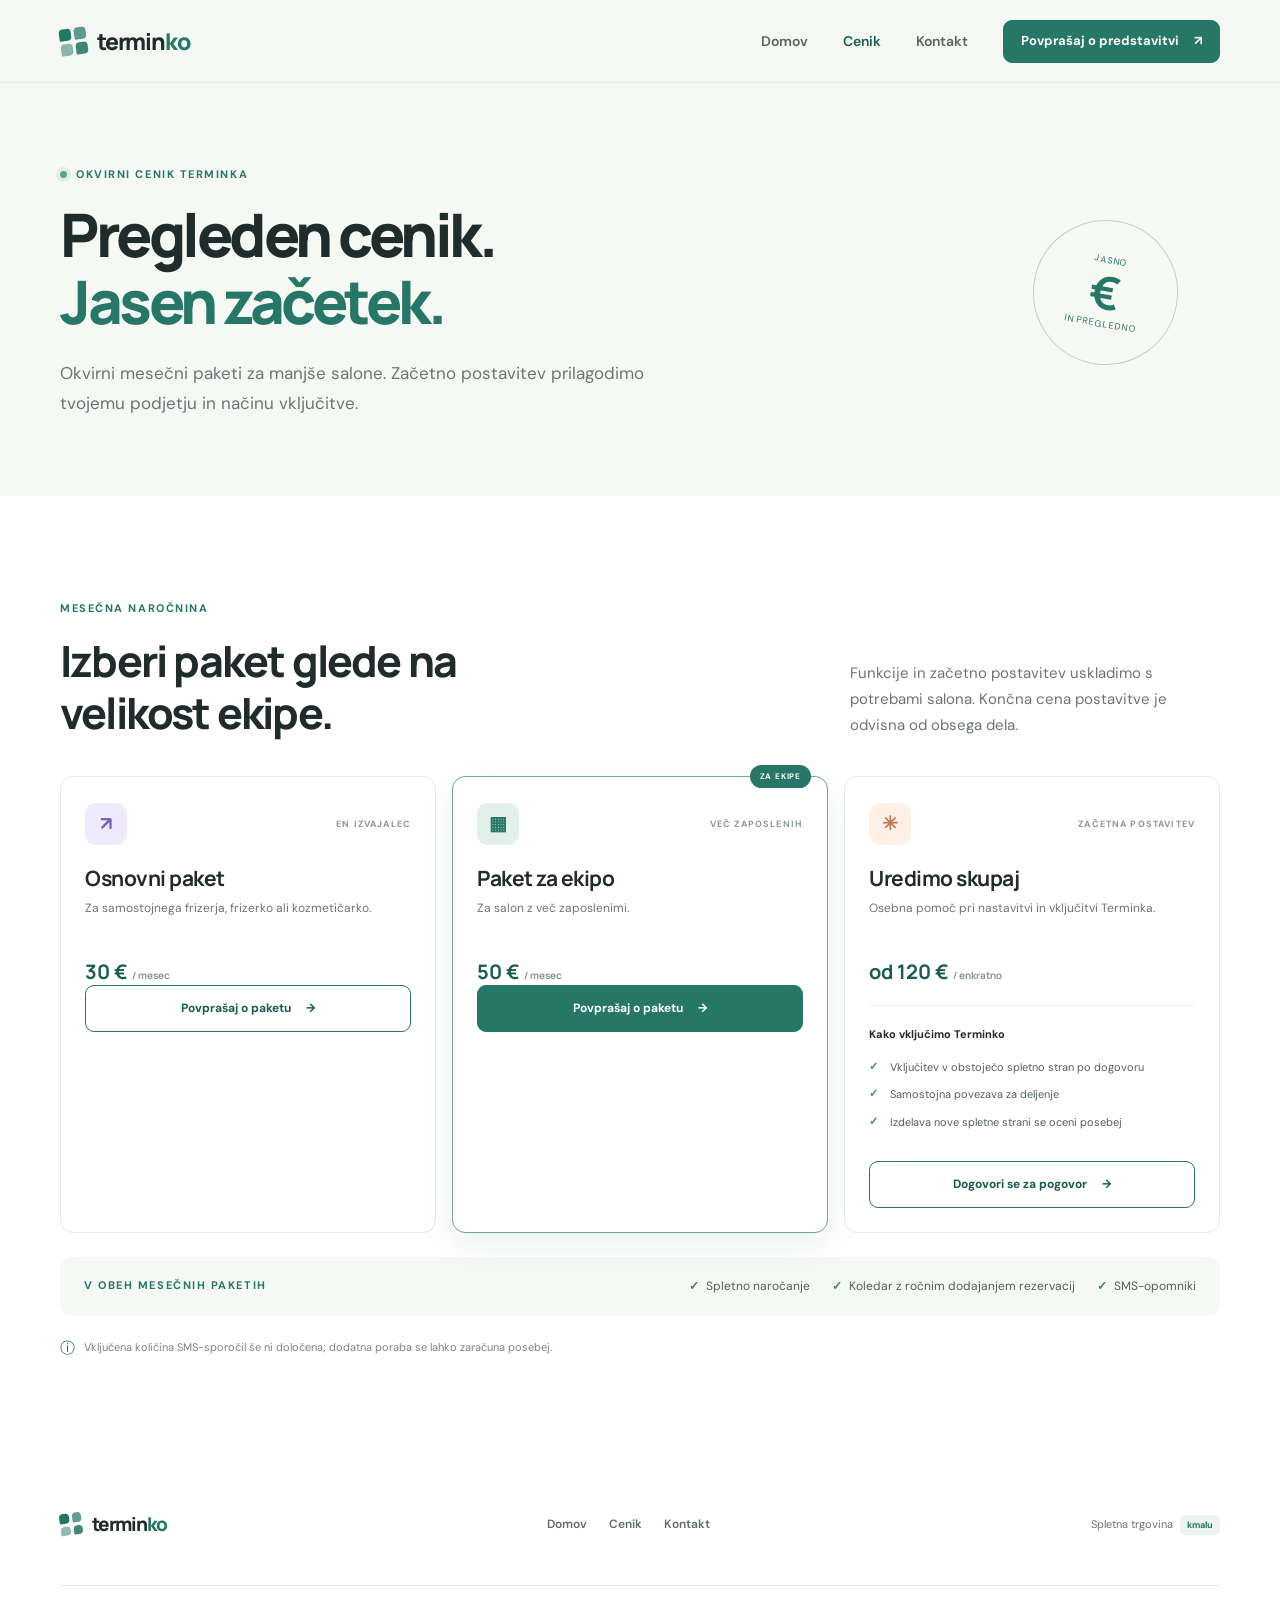
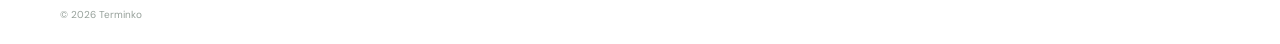
==== commit e918dbd0: "Poenostavi vsebino in cenik Terminka" ====
--- a/cenik.html
+++ b/cenik.html
@@ -2,8 +2,59 @@
 <html lang="sl">
 <head>
   <meta charset="utf-8"><meta name="viewport" content="width=device-width, initial-scale=1">
-  <meta name="description" content="Okvirni cenik Terminka: paketa za enega izvajalca in več zaposlenih ter začetna postavitev sistema.">
-  <meta name="theme-color" content="#f6f8f4"><title>Cenik — Terminko</title><link rel="stylesheet" href="styles.css"><script src="script.js" defer></script>
+  <meta name="description" content="Oglej si okvirni cenik Terminka za salone: paketa za enega izvajalca in več zaposlenih ter začetna postavitev od 120 €.">
+  <meta name="theme-color" content="#f6f8f4"><title>Cenik spletnega naročanja za salone | Terminko</title><link rel="stylesheet" href="styles.css"><script src="script.js" defer></script>
+  <link rel="canonical" href="https://terminko.pages.dev/cenik">
+  <link rel="icon" href="/favicon.svg" type="image/svg+xml">
+  <meta property="og:type" content="website">
+  <meta property="og:locale" content="sl_SI">
+  <meta property="og:site_name" content="Terminko">
+  <meta property="og:title" content="Cenik spletnega naročanja za salone | Terminko">
+  <meta property="og:description" content="Oglej si okvirni cenik Terminka za salone: paketa za enega izvajalca in več zaposlenih ter začetna postavitev od 120 €.">
+  <meta property="og:url" content="https://terminko.pages.dev/cenik">
+  <meta name="twitter:card" content="summary">
+  <script type="application/ld+json">
+  {
+    "@context": "https://schema.org",
+    "@graph": [
+      {
+        "@type": "Organization",
+        "@id": "https://terminko.pages.dev/#organization",
+        "name": "Terminko",
+        "url": "https://terminko.pages.dev/",
+        "description": "Načrtovana spletna storitev za spletno naročanje in urejanje terminov v frizerskih in kozmetičnih salonih.",
+        "areaServed": {
+          "@type": "Country",
+          "name": "Slovenia"
+        }
+      },
+      {
+        "@type": "WebSite",
+        "@id": "https://terminko.pages.dev/#website",
+        "url": "https://terminko.pages.dev/",
+        "name": "Terminko",
+        "inLanguage": "sl-SI",
+        "publisher": {
+          "@id": "https://terminko.pages.dev/#organization"
+        }
+      },
+      {
+        "@type": "WebPage",
+        "@id": "https://terminko.pages.dev/cenik#webpage",
+        "url": "https://terminko.pages.dev/cenik",
+        "name": "Cenik Terminka za salone",
+        "description": "Oglej si okvirni cenik Terminka za salone: paketa za enega izvajalca in več zaposlenih ter začetna postavitev od 120 €.",
+        "inLanguage": "sl-SI",
+        "isPartOf": {
+          "@id": "https://terminko.pages.dev/#website"
+        },
+        "about": {
+          "@id": "https://terminko.pages.dev/#organization"
+        }
+      }
+    ]
+  }
+  </script>
 </head>
 <body>
   <a class="skip-link" href="#vsebina">Preskoči na vsebino</a>
@@ -12,14 +63,14 @@
     <section class="inner-hero section-space"><div class="container inner-hero-grid"><div><p class="eyebrow"><span class="eyebrow-dot"></span> Okvirni cenik Terminka</p><h1>Pregleden cenik.<br><span class="text-accent">Jasen začetek.</span></h1><p class="hero-lede">Okvirni mesečni paketi za manjše salone. Začetno postavitev prilagodimo tvojemu podjetju in načinu vključitve.</p></div><div class="price-stamp" aria-hidden="true"><span>JASNO</span><strong>€</strong><span>IN PREGLEDNO</span></div></div></section>
     <section class="section-space section-white"><div class="container"><div class="pricing-intro"><div><p class="eyebrow">Mesečna naročnina</p><h2>Izberi paket glede na velikost ekipe.</h2></div><p>Funkcije in začetno postavitev uskladimo s potrebami salona. Končna cena postavitve je odvisna od obsega dela.</p></div>
       <div class="pricing-grid">
-        <article class="price-card"><div class="price-card-top"><span class="price-icon icon-lilac" aria-hidden="true">↗</span><span class="price-label">EN IZVAJALEC</span></div><h3>Osnovni paket</h3><p class="price-description">Za samostojnega frizerja, frizerko ali kozmetičarko.</p><div class="price-placeholder">30 € <span class="price-unit">/ mesec</span></div><hr><h4>Funkcije Terminka</h4><ul class="check-list"><li>Spletno naročanje strank</li><li>Koledar in ročno dodajanje terminov</li><li>SMS-opomniki (vključena količina še ni določena)</li></ul><a class="button button-outline" href="kontakt.html#povprasevanje">Povprašaj o paketu <span aria-hidden="true">→</span></a></article>
-        <article class="price-card price-card-featured"><span class="popular-tag">ZA EKIPE</span><div class="price-card-top"><span class="price-icon icon-mint" aria-hidden="true">▦</span><span class="price-label">VEČ ZAPOSLENIH</span></div><h3>Paket za ekipo</h3><p class="price-description">Za salon z več zaposlenimi.</p><div class="price-placeholder">50 € <span class="price-unit">/ mesec</span></div><hr><h4>Funkcije Terminka</h4><ul class="check-list"><li>Spletno naročanje strank</li><li>Koledar in ročno dodajanje terminov</li><li>SMS-opomniki (vključena količina še ni določena)</li></ul><a class="button" href="kontakt.html#povprasevanje">Povprašaj o paketu <span aria-hidden="true">→</span></a></article>
+        <article class="price-card"><div class="price-card-top"><span class="price-icon icon-lilac" aria-hidden="true">↗</span><span class="price-label">EN IZVAJALEC</span></div><h3>Osnovni paket</h3><p class="price-description">Za samostojnega frizerja, frizerko ali kozmetičarko.</p><div class="price-placeholder">30 € <span class="price-unit">/ mesec</span></div><a class="button button-outline" href="kontakt.html#povprasevanje">Povprašaj o paketu <span aria-hidden="true">→</span></a></article>
+        <article class="price-card price-card-featured"><span class="popular-tag">ZA EKIPE</span><div class="price-card-top"><span class="price-icon icon-mint" aria-hidden="true">▦</span><span class="price-label">VEČ ZAPOSLENIH</span></div><h3>Paket za ekipo</h3><p class="price-description">Za salon z več zaposlenimi.</p><div class="price-placeholder">50 € <span class="price-unit">/ mesec</span></div><a class="button" href="kontakt.html#povprasevanje">Povprašaj o paketu <span aria-hidden="true">→</span></a></article>
         <article class="price-card setup-card"><div class="price-card-top"><span class="price-icon icon-peach" aria-hidden="true">✳</span><span class="price-label">ZAČETNA POSTAVITEV</span></div><h3>Uredimo skupaj</h3><p class="price-description">Osebna pomoč pri nastavitvi in vključitvi Terminka.</p><div class="price-placeholder">od 120 € <span class="price-unit">/ enkratno</span></div><hr><h4>Kako vključimo Terminko</h4><ul class="check-list"><li>Vključitev v obstoječo spletno stran po dogovoru</li><li>Samostojna povezava za deljenje</li><li>Izdelava nove spletne strani se oceni posebej</li></ul><a class="button button-outline" href="kontakt.html#povprasevanje">Dogovori se za pogovor <span aria-hidden="true">→</span></a></article>
       </div>
-      <p class="pricing-note"><span aria-hidden="true">ⓘ</span> SMS-opomniki: vključena količina sporočil še ni določena. Dodatna poraba se lahko zaračuna posebej. Nova spletna stran ni vključena v ceno postavitve in se oceni glede na obseg.</p>
+      <div class="pricing-included"><p class="eyebrow">V obeh mesečnih paketih</p><ul><li>Spletno naročanje</li><li>Koledar z ročnim dodajanjem rezervacij</li><li>SMS-opomniki</li></ul></div>
+      <p class="pricing-note"><span aria-hidden="true">ⓘ</span> Vključena količina SMS-sporočil še ni določena; dodatna poraba se lahko zaračuna posebej.</p>
     </div></section>
-    <section class="section-space how-section"><div class="container price-help"><div><p class="eyebrow">Predvidena možnost</p><h2>Povprašaj o predstavitvi ali preizkusu.</h2><p>Predstavitev oziroma preizkus sta predvideni možnosti. Njuna izvedba in pogoji še niso dokončno določeni.</p></div><a class="button" href="kontakt.html#povprasevanje">Dogovori se za pogovor <span aria-hidden="true">→</span></a></div></section>
   </main>
-  <footer class="site-footer"><div class="container footer-main"><a class="brand footer-brand" href="index.html"><span class="brand-mark" aria-hidden="true"><i></i><i></i><i></i><i></i></span><span>termin<span class="brand-accent">ko</span></span></a><p>Načrtovana storitev za manj klicev in preglednejše termine.</p><nav aria-label="Povezave v nogi"><a href="index.html">Domov</a><a href="cenik.html">Cenik</a><a href="kontakt.html">Kontakt</a></nav><span class="shop-placeholder">Spletna trgovina <span>kmalu</span></span></div><div class="container footer-bottom"><span>© <span data-year>2026</span> Terminko</span><span>Kontaktni podatki in povezave se dopolnijo pred objavo.</span></div></footer>
+  <footer class="site-footer"><div class="container footer-main"><a class="brand footer-brand" href="index.html"><span class="brand-mark" aria-hidden="true"><i></i><i></i><i></i><i></i></span><span>termin<span class="brand-accent">ko</span></span></a><nav aria-label="Povezave v nogi"><a href="index.html">Domov</a><a href="cenik.html">Cenik</a><a href="kontakt.html">Kontakt</a></nav><span class="shop-placeholder">Spletna trgovina <span>kmalu</span></span></div><div class="container footer-bottom"><span>© <span data-year>2026</span> Terminko</span></div></footer>
 </body>
 </html>
--- a/styles.css
+++ b/styles.css
@@ -1,7 +1,7 @@
 @import url('https://fonts.googleapis.com/css2?family=DM+Sans:wght@400;500;600;700&family=Manrope:wght@400;500;600;700;800&display=swap');
 
 :root{--ink:#202c2b;--muted:#697674;--green:#267767;--green-dark:#175d50;--mint:#e1f1e9;--paper:#f6f8f4;--white:#fff;--line:#e5ebe6;--lilac:#eee9fb;--peach:#fff0e6;--shadow:0 24px 80px rgba(30,60,50,.1);--sans:'DM Sans',Arial,sans-serif;--display:'Manrope','DM Sans',Arial,sans-serif}
-*{box-sizing:border-box}html{scroll-behavior:smooth}body{margin:0;background:var(--paper);color:var(--ink);font-family:var(--sans);font-size:16px;line-height:1.6;-webkit-font-smoothing:antialiased}a{color:inherit;text-decoration:none}button,input,textarea{font:inherit}button,a,input,textarea{outline-color:#317f6e;outline-offset:3px}.container{width:min(1160px,calc(100% - 48px));margin-inline:auto}.sr-only{position:absolute;width:1px;height:1px;padding:0;margin:-1px;overflow:hidden;clip:rect(0,0,0,0);white-space:nowrap;border:0}.skip-link{position:fixed;z-index:99;top:8px;left:8px;transform:translateY(-150%);background:var(--ink);color:#fff;padding:10px 16px;border-radius:8px}.skip-link:focus{transform:none}.site-header{position:relative;z-index:10;background:rgba(246,248,244,.92);border-bottom:1px solid rgba(32,44,43,.06)}.nav-wrap{min-height:82px;display:flex;align-items:center;justify-content:space-between}.brand{display:inline-flex;align-items:center;gap:10px;font:800 23px var(--display);letter-spacing:-1.2px}.brand-accent{color:var(--green)}.brand-mark{width:27px;height:27px;display:grid;grid-template-columns:repeat(2,1fr);gap:3px;transform:rotate(-8deg)}.brand-mark i{display:block;background:#247666;border-radius:4px 4px 4px 1px}.brand-mark i:nth-child(2){opacity:.72}.brand-mark i:nth-child(3){opacity:.5}.brand-mark i:nth-child(4){opacity:.88}.site-nav{display:flex;align-items:center;gap:35px;font-size:14px;font-weight:600}.site-nav>a:not(.button){color:#596461;transition:color .2s}.site-nav>a:not(.button):hover,.site-nav>a[aria-current=page]{color:var(--green-dark)}.button{min-height:54px;padding:0 23px;display:inline-flex;align-items:center;justify-content:center;gap:15px;border:1px solid var(--green);border-radius:9px;background:var(--green);color:white;font-weight:700;font-size:14px;transition:transform .2s,background .2s,border-color .2s}.button:hover{transform:translateY(-2px);background:var(--green-dark);border-color:var(--green-dark)}.button-small{min-height:43px;padding:0 17px;font-size:13px}.menu-toggle{display:none}.section-space{padding:104px 0}.hero{padding:70px 0 26px;overflow:hidden}.hero-grid{display:grid;grid-template-columns:1fr 1fr;gap:30px;align-items:center;min-height:480px}.hero-copy{padding:18px 0 28px;position:relative;z-index:1}.eyebrow{display:flex;align-items:center;gap:9px;margin:0 0 17px;color:var(--green);font-size:11px;font-weight:700;letter-spacing:1.55px;text-transform:uppercase}.eyebrow-dot{width:7px;height:7px;border-radius:50%;background:#59a58c;box-shadow:0 0 0 4px #e0eee6}.hero h1,.inner-hero h1{margin:0;font:800 clamp(43px,5.4vw,68px)/1.12 var(--display);letter-spacing:-3.5px}.text-accent{color:var(--green)}.hero-lede{max-width:500px;color:var(--muted);font-size:17px;line-height:1.75;margin:24px 0 27px}.hero-actions{display:flex;align-items:center;gap:24px;flex-wrap:wrap}.text-link{display:inline-flex;align-items:center;gap:10px;color:var(--green-dark);font-size:14px;font-weight:700}.text-link:hover,.card-link:hover{gap:14px}.text-link,.card-link{transition:gap .2s}.hero-note{display:flex;gap:10px;align-items:center;color:#687470;font-size:13px;margin-top:27px}.note-icon{width:24px;height:24px;display:grid;place-items:center;border-radius:50%;background:#e4efe8;color:var(--green);font-size:14px}.hero-visual{position:relative;min-height:480px;display:grid;place-items:center}.visual-orbit{position:absolute;border-radius:50%;background:#edf3eb}.orbit-one{width:440px;height:440px}.orbit-two{width:370px;height:370px;border:1px solid #d9e8dd;background:transparent}.calendar-card{position:relative;z-index:2;width:min(370px,82%);padding:24px 23px 15px;background:#fff;border:1px solid rgba(28,58,47,.06);border-radius:15px;box-shadow:0 28px 70px rgba(36,67,55,.16);transform:rotate(-2deg)}.calendar-top{display:flex;align-items:flex-start;justify-content:space-between;margin-bottom:19px}.mini-label{font-size:9px;color:#8c9891;letter-spacing:1.1px;font-weight:700}.calendar-top h2{font:700 17px var(--display);margin:4px 0 0;letter-spacing:-.4px}.calendar-dots{color:#85928c;letter-spacing:2px;font-size:12px}.calendar-rule{display:grid;grid-template-columns:50px 9px 1fr;align-items:center;gap:10px;padding:0 0 7px;color:#9ba59f;font-size:8px;letter-spacing:1px;border-bottom:1px solid #edf0ed}.calendar-rule span:first-child{grid-column:2}.calendar-rule span:last-child{grid-column:3}.appointment{height:58px;display:grid;grid-template-columns:50px 4px 1fr;gap:10px;align-items:center;border-bottom:1px solid #f0f2ef}.time{font-size:10px;color:#929d97}.appt-bar{height:34px;border-radius:5px}.coral{background:#e6a58f}.green{background:#83b9a2}.blue{background:#8daacb}.yellow{background:#dfc279}.appt-info{display:flex;flex-direction:column;line-height:1.4}.appt-info strong{font-size:11px}.appt-info small{font-size:9px;color:#8d9892}.calendar-footer{padding-top:14px;color:#82918a;font-size:9px}.tiny-check{display:inline-grid;place-items:center;width:15px;height:15px;background:#e5f2e9;color:var(--green);border-radius:50%;font-weight:700;margin-right:5px}.floating-chip{position:absolute;z-index:3;display:flex;align-items:center;background:white;box-shadow:0 10px 30px rgba(42,68,56,.13);border:1px solid #edf0ec}.chip-reminder{right:-1%;top:96px;gap:11px;padding:11px 15px;border-radius:10px;transform:rotate(3deg)}.chip-icon{width:30px;height:30px;display:grid;place-items:center;border-radius:8px;background:#fff0e8;color:#b96e52;font-size:20px}.chip-reminder span:last-child{display:flex;flex-direction:column}.chip-reminder strong{font-size:10px}.chip-reminder small{font-size:9px;color:#7f8b85}.chip-online{left:0;bottom:82px;gap:9px;border-radius:30px;padding:10px 15px;color:#53625d;font-size:10px;transform:rotate(-3deg)}.online-dot{width:8px;height:8px;background:#68aa86;border-radius:50%;box-shadow:0 0 0 4px #e9f4eb}.sparkle{position:absolute;color:#7fb9a2}.sparkle-a{right:4%;bottom:98px;font-size:27px}.sparkle-b{left:3%;top:77px;font-size:21px}.trust-line{display:flex;align-items:center;justify-content:center;gap:17px;padding:37px 0 9px;color:#87928c;font-size:11px;letter-spacing:.4px}.trust-line>span:first-child{font-weight:700;color:#697670}.trust-separator{width:4px;height:4px;border-radius:50%;background:#b6c5ba}.section-white{background:#fff}.section-heading{max-width:620px;margin-bottom:46px}.section-heading h2,.how-intro h2,.support-panel h2,.final-cta h2,.pricing-intro h2,.price-help h2,.contact-aside h2{font:750 clamp(30px,4vw,43px)/1.2 var(--display);letter-spacing:-1.8px;margin:0 0 17px}.section-heading>p:last-child,.how-intro>p:not(.eyebrow),.support-panel>div>p:not(.eyebrow),.pricing-intro>p,.price-help p,.contact-aside>p:not(.eyebrow){max-width:560px;color:var(--muted);font-size:15px;line-height:1.75;margin:0}.text-muted{color:#86918d}.feature-grid{display:grid;grid-template-columns:repeat(3,1fr);gap:18px}.feature-footnote{max-width:740px;margin:21px 0 0;color:var(--muted);font-size:12px;line-height:1.65}.feature-card{position:relative;min-height:275px;padding:25px 25px 23px;border:1px solid #e8ede8;border-radius:12px;background:#fff;transition:transform .2s,box-shadow .2s}.feature-card:hover{transform:translateY(-4px);box-shadow:0 15px 35px rgba(35,60,46,.07)}.feature-icon,.price-icon{width:42px;height:42px;border-radius:11px;display:grid;place-items:center;font-size:19px;font-weight:700}.icon-lilac{background:var(--lilac);color:#7862b2}.icon-mint{background:var(--mint);color:#267767}.icon-peach{background:var(--peach);color:#bd7956}.card-number{position:absolute;right:25px;top:31px;color:#a1aaa4;font-size:10px;letter-spacing:1px}.feature-card h3{font:700 19px/1.35 var(--display);letter-spacing:-.5px;margin:23px 0 9px;max-width:260px}.feature-card p{font-size:13px;line-height:1.7;color:var(--muted);margin:0 0 20px}.card-link{font-size:12px;color:var(--green);font-weight:700;display:inline-flex;gap:8px}.how-section{background:#f0f4ef}.how-grid{display:grid;grid-template-columns:.9fr 1.1fr;gap:100px;align-items:center}.how-intro>p:not(.eyebrow){margin-bottom:25px}.steps-list{list-style:none;padding:0;margin:0;border-top:1px solid #dfe7e0}.steps-list li{display:grid;grid-template-columns:40px 1fr;gap:16px;padding:23px 0;border-bottom:1px solid #dfe7e0}.step-count{width:31px;height:31px;display:grid;place-items:center;border:1px solid #c7d7cb;border-radius:50%;color:var(--green);font-size:12px;font-weight:700}.steps-list h3{font:700 16px var(--display);margin:0 0 5px}.steps-list p{font-size:13px;color:var(--muted);margin:0}.support-section{padding-top:88px;padding-bottom:88px;background:#fff}.support-panel{position:relative;overflow:hidden;display:grid;grid-template-columns:130px 1fr;gap:36px;align-items:center;padding:53px 70px;border-radius:16px;background:#1d5e50;color:#fff}.support-symbol{position:relative;width:102px;height:102px;display:grid;place-items:center;border-radius:30px;background:rgba(255,255,255,.1);transform:rotate(-7deg)}.support-symbol span{font:800 66px var(--display);color:#d2ede0;transform:rotate(7deg)}.support-symbol i{position:absolute;right:12px;top:9px;width:12px;height:12px;border-radius:50%;background:#f1bd80}.support-panel .eyebrow{color:#a9d3bd}.support-panel h2{max-width:520px;margin-bottom:11px}.support-panel>div>p:not(.eyebrow){color:#d0e1d8;margin-bottom:22px}.button-light{background:#f8fbf8;color:#205f51;border-color:#f8fbf8}.button-light:hover{background:#e8f4eb;border-color:#e8f4eb}.support-decoration{position:absolute!important;right:42px;top:5px;font-size:170px;color:rgba(255,255,255,.07)}.final-cta{padding:67px 0;background:#e8f0e9}.cta-inner{display:flex;align-items:center;justify-content:space-between;gap:40px}.final-cta h2{max-width:560px;font-size:34px;margin:0}.final-cta .eyebrow{margin-bottom:10px}.cta-actions{display:flex;flex-direction:column;align-items:flex-start;gap:17px}.site-footer{background:#fff}.footer-main{min-height:122px;display:flex;align-items:center;justify-content:space-between;gap:25px;border-bottom:1px solid var(--line)}.footer-brand{font-size:19px}.footer-brand .brand-mark{width:22px;height:22px}.footer-main>p{margin:0;color:#87918c;font-size:12px}.footer-main nav{display:flex;gap:22px;font-size:12px;font-weight:600;color:#606d67}.footer-main nav a:hover{color:var(--green)}.shop-placeholder{font-size:11px;color:#69756f}.shop-placeholder span{margin-left:4px;padding:4px 7px;border-radius:5px;background:#edf4ed;color:var(--green);font-size:9px;font-weight:700}.footer-bottom{min-height:58px;display:flex;align-items:center;justify-content:space-between;color:#96a09a;font-size:10px}.inner-hero{padding:83px 0 78px}.inner-hero-grid{display:grid;grid-template-columns:1fr 230px;align-items:center;gap:40px}.inner-hero h1{font-size:clamp(42px,5vw,60px)}.inner-hero .hero-lede{max-width:650px;margin-bottom:0}.price-stamp{margin:auto;width:145px;height:145px;border:1px solid #b9d6c5;border-radius:50%;display:flex;flex-direction:column;align-items:center;justify-content:center;transform:rotate(10deg);color:var(--green);font-size:9px;letter-spacing:1px}.price-stamp strong{font:700 45px var(--display);line-height:1.1}.pricing-intro{display:flex;align-items:flex-end;justify-content:space-between;gap:40px;margin-bottom:38px}.pricing-intro h2{max-width:510px;margin-bottom:0}.pricing-intro>p{max-width:370px}.pricing-grid{display:grid;grid-template-columns:repeat(3,1fr);gap:16px;align-items:stretch}.price-card{position:relative;padding:26px 24px 24px;background:#fff;border:1px solid #e5ece6;border-radius:13px;display:flex;flex-direction:column}.price-card-featured{border:1.5px solid #70a991;box-shadow:0 12px 35px rgba(50,106,79,.1)}.popular-tag{position:absolute;right:16px;top:-12px;padding:5px 10px;background:#267767;color:#fff;border-radius:20px;font-size:8px;font-weight:700;letter-spacing:.8px}.price-card-top{display:flex;align-items:center;justify-content:space-between;margin-bottom:19px}.price-label{color:#8b9690;font-size:9px;letter-spacing:1.15px;font-weight:700}.price-card h3{font:700 21px var(--display);letter-spacing:-.5px;margin:0 0 7px}.price-description{font-size:12px;line-height:1.65;color:var(--muted);min-height:41px;margin:0 0 18px}.price-placeholder{font:700 20px var(--display);color:var(--green-dark)}.price-unit{font-size:10px;color:#8b9690;margin-top:2px}.price-card hr{height:1px;border:0;background:#e9eeea;width:100%;margin:20px 0}.price-card h4{font-size:11px;margin:0 0 10px}.check-list{list-style:none;padding:0;margin:0 0 24px;flex:1}.check-list li{position:relative;padding:5px 0 5px 21px;color:#52605a;font-size:11px}.check-list li:before{content:'✓';position:absolute;left:0;top:4px;color:#39866d;font-weight:700}.button-outline{background:white;color:var(--green-dark)}.button-outline:hover{color:#fff}.price-card .button{width:100%;padding:0 12px;font-size:12px;min-height:47px}.pricing-note{display:flex;align-items:center;gap:9px;margin:20px 0 0;color:#79857e;font-size:11px}.pricing-note span{color:var(--green);font-size:15px}.price-help{display:flex;align-items:center;justify-content:space-between;gap:35px}.price-help>div{max-width:620px}.price-help h2{margin-bottom:12px}.contact-hero{padding:75px 0 52px}.contact-hero h1{font-size:clamp(42px,5vw,60px)}.contact-hero .hero-lede{max-width:640px;margin:17px 0 0}.contact-grid{display:grid;grid-template-columns:.78fr 1.22fr;gap:80px;align-items:start}.contact-aside{padding-top:12px}.contact-aside h2{font-size:33px}.contact-aside>p:not(.eyebrow){margin-bottom:28px}.contact-detail{display:flex;align-items:center;gap:13px;margin:18px 0}.detail-icon{width:39px;height:39px;display:grid;place-items:center;border-radius:10px;background:#e6f1e9;color:var(--green);font-size:17px}.contact-detail div{display:flex;flex-direction:column}.contact-detail div span{font-size:10px;color:#89948e}.contact-detail a{font-size:13px;font-weight:700;color:#345d50}.contact-note{display:flex;gap:8px;margin-top:28px;padding-top:18px;border-top:1px solid #e6ece7;color:#86918b;font-size:10px}.contact-note span{color:var(--green)}.form-card{padding:30px 32px;background:#fff;border:1px solid #e7ece8;border-radius:13px;box-shadow:0 14px 40px rgba(32,60,44,.05)}.form-heading{display:flex;align-items:baseline;justify-content:space-between;gap:12px;margin-bottom:20px}.form-heading h2{margin:0;font:700 21px var(--display);letter-spacing:-.5px}.required-note{font-size:9px;color:#909a94}.form-notice{padding:12px 14px;border:1px solid #edddbb;border-radius:8px;background:#fff9ec;color:#796442;font-size:10px;line-height:1.55;margin-bottom:21px}.form-notice strong{display:block;color:#675333;font-size:11px}.form-row{margin-bottom:16px}.form-row label{display:flex;gap:4px;align-items:center;margin-bottom:6px;font-size:11px;font-weight:700;color:#384640}.form-row label>span:first-child{color:#ad6449}.form-row label .optional-label{margin-left:auto;color:#9aa39e;font-weight:400;font-size:9px}.form-row input,.form-row textarea{width:100%;border:1px solid #dfe7e1;border-radius:7px;padding:12px 13px;color:var(--ink);font-size:12px;background:#fcfdfb;transition:border .2s,box-shadow .2s}.form-row textarea{resize:vertical;min-height:110px}.form-row input::placeholder,.form-row textarea::placeholder{color:#a5afaa}.form-row input:focus,.form-row textarea:focus{border-color:#67a78d;box-shadow:0 0 0 3px rgba(74,143,113,.12);outline:0}.form-submit{width:100%;min-height:49px}.form-submit:disabled{cursor:not-allowed;background:#a1b7ac;border-color:#a1b7ac;color:#f8faf8;transform:none}.form-status{font-size:9px;color:#8c9791;text-align:center;margin:10px 0 0}
-@media(max-width:900px){.container{width:min(100% - 40px,700px)}.site-nav{gap:22px}.hero-grid{grid-template-columns:1fr 1fr;gap:10px}.hero h1{font-size:54px}.hero-visual{min-height:410px}.orbit-one{width:350px;height:350px}.orbit-two{width:300px;height:300px}.calendar-card{width:330px}.chip-reminder{right:-4%}.chip-online{left:-4%}.how-grid{gap:55px}.support-panel{padding:46px 45px;grid-template-columns:100px 1fr;gap:25px}.contact-grid{gap:40px}.pricing-grid{gap:10px}.price-card{padding:23px 17px}.footer-main{flex-wrap:wrap;padding:24px 0}.footer-main>p{order:3;width:100%}.footer-main nav{margin-left:auto}}
-@media(max-width:680px){.container{width:calc(100% - 40px)}.nav-wrap{min-height:70px}.brand{font-size:21px}.menu-toggle{width:43px;height:43px;border:1px solid #dfe8e1;border-radius:9px;background:#fff;display:flex;flex-direction:column;align-items:center;justify-content:center;gap:5px}.menu-toggle>span:not(.sr-only){width:17px;height:2px;background:#35584e;border-radius:2px;transition:transform .2s}.menu-toggle[aria-expanded=true]>span:nth-of-type(2){transform:translateY(3.5px) rotate(45deg)}.menu-toggle[aria-expanded=true]>span:nth-of-type(3){transform:translateY(-3.5px) rotate(-45deg)}.site-nav{display:none;position:absolute;left:0;right:0;top:69px;padding:16px 20px 22px;background:#fff;border-bottom:1px solid var(--line);box-shadow:0 15px 25px rgba(30,60,50,.08);align-items:stretch;gap:0;flex-direction:column}.site-nav.is-open{display:flex}.site-nav>a:not(.button){padding:12px 3px;border-bottom:1px solid #f0f2f0}.site-nav .button{margin-top:14px}.section-space{padding:72px 0}.hero{padding:49px 0 19px}.hero-grid{display:flex;flex-direction:column;align-items:stretch;gap:2px}.hero-copy{padding:0}.hero h1{font-size:clamp(42px,12vw,58px);letter-spacing:-2.8px}.hero-lede{font-size:15px;margin:17px 0 21px;line-height:1.7}.hero-actions{align-items:flex-start;gap:17px;flex-direction:column}.hero-actions .button{width:100%;justify-content:space-between}.hero-note{margin-top:17px}.hero-visual{min-height:390px;margin-top:0}.orbit-one{width:330px;height:330px}.orbit-two{width:275px;height:275px}.calendar-card{width:min(330px,83%);padding:21px 18px 13px}.calendar-top h2{font-size:15px}.appointment{height:53px}.chip-reminder{right:-2%;top:54px}.chip-online{left:-2%;bottom:55px;font-size:9px}.sparkle-a{right:0;bottom:80px}.sparkle-b{left:2%;top:62px}.trust-line{padding:19px 0 8px;gap:9px;flex-wrap:wrap;font-size:9px;line-height:1.4}.trust-line>span:first-child{width:100%;text-align:center}.section-heading{margin-bottom:29px}.section-heading h2,.how-intro h2,.support-panel h2,.pricing-intro h2,.price-help h2,.contact-aside h2{font-size:32px;letter-spacing:-1.3px}.section-heading>p:last-child{font-size:14px}.feature-grid{grid-template-columns:1fr;gap:12px}.feature-card{min-height:0;padding:21px}.feature-card h3{margin-top:16px;font-size:18px}.feature-card p{margin-bottom:14px}.how-grid{grid-template-columns:1fr;gap:33px}.steps-list li{padding:17px 0}.support-section{padding:60px 0}.support-panel{display:block;padding:30px 25px}.support-symbol{width:68px;height:68px;margin-bottom:23px;border-radius:20px}.support-symbol span{font-size:48px}.support-panel h2{font-size:30px}.support-panel>div>p:not(.eyebrow){font-size:13px}.support-decoration{right:11px;top:6px;font-size:100px}.final-cta{padding:48px 0}.cta-inner{align-items:flex-start;flex-direction:column;gap:25px}.final-cta h2{font-size:30px;letter-spacing:-1.3px}.cta-actions{width:100%;align-items:stretch}.cta-actions .button{width:100%;justify-content:space-between}.cta-actions .text-link{align-self:center}.footer-main{gap:13px;align-items:flex-start}.footer-main>p{font-size:11px}.footer-main nav{width:100%;margin:3px 0 0;justify-content:flex-start;gap:24px}.shop-placeholder{margin-left:auto}.footer-bottom{align-items:flex-start;justify-content:center;gap:5px;flex-direction:column;padding:13px 0;font-size:9px}.inner-hero{padding:57px 0 47px}.inner-hero-grid{grid-template-columns:1fr;gap:20px}.inner-hero h1,.contact-hero h1{font-size:clamp(40px,11vw,54px);letter-spacing:-2.5px}.inner-hero .hero-lede{font-size:14px;margin-top:14px}.price-stamp{position:absolute;right:27px;top:94px;width:70px;height:70px;font-size:5px;opacity:.65}.price-stamp strong{font-size:22px}.pricing-intro{display:block;margin-bottom:27px}.pricing-intro>p{margin-top:13px;font-size:13px}.pricing-grid{grid-template-columns:1fr;gap:17px}.price-card{padding:24px}.price-description{min-height:0}.price-help{align-items:flex-start;flex-direction:column}.price-help p{font-size:13px}.price-help .button{width:100%;justify-content:space-between}.pricing-note{align-items:flex-start;line-height:1.5}.contact-hero{padding:54px 0 35px}.contact-hero .hero-lede{font-size:14px}.contact-grid{grid-template-columns:1fr;gap:32px}.contact-aside{padding-top:0}.contact-aside h2{font-size:29px}.contact-aside>p:not(.eyebrow){font-size:13px}.contact-detail{margin:12px 0}.contact-note{margin-top:18px}.form-card{padding:23px 18px}.form-heading h2{font-size:19px}.form-heading{align-items:flex-start;flex-direction:column;gap:4px}.form-notice{font-size:9px}.form-row input,.form-row textarea{font-size:13px}}
+*{box-sizing:border-box}html{scroll-behavior:smooth}body{margin:0;background:var(--paper);color:var(--ink);font-family:var(--sans);font-size:16px;line-height:1.6;-webkit-font-smoothing:antialiased}a{color:inherit;text-decoration:none}button,input,textarea{font:inherit}button,a,input,textarea{outline-color:#317f6e;outline-offset:3px}.container{width:min(1160px,calc(100% - 48px));margin-inline:auto}.sr-only{position:absolute;width:1px;height:1px;padding:0;margin:-1px;overflow:hidden;clip:rect(0,0,0,0);white-space:nowrap;border:0}.skip-link{position:fixed;z-index:99;top:8px;left:8px;transform:translateY(-150%);background:var(--ink);color:#fff;padding:10px 16px;border-radius:8px}.skip-link:focus{transform:none}.site-header{position:relative;z-index:10;background:rgba(246,248,244,.92);border-bottom:1px solid rgba(32,44,43,.06)}.nav-wrap{min-height:82px;display:flex;align-items:center;justify-content:space-between}.brand{display:inline-flex;align-items:center;gap:10px;font:800 23px var(--display);letter-spacing:-1.2px}.brand-accent{color:var(--green)}.brand-mark{width:27px;height:27px;display:grid;grid-template-columns:repeat(2,1fr);gap:3px;transform:rotate(-8deg)}.brand-mark i{display:block;background:#247666;border-radius:4px 4px 4px 1px}.brand-mark i:nth-child(2){opacity:.72}.brand-mark i:nth-child(3){opacity:.5}.brand-mark i:nth-child(4){opacity:.88}.site-nav{display:flex;align-items:center;gap:35px;font-size:14px;font-weight:600}.site-nav>a:not(.button){color:#596461;transition:color .2s}.site-nav>a:not(.button):hover,.site-nav>a[aria-current=page]{color:var(--green-dark)}.button{min-height:54px;padding:0 23px;display:inline-flex;align-items:center;justify-content:center;gap:15px;border:1px solid var(--green);border-radius:9px;background:var(--green);color:white;font-weight:700;font-size:14px;transition:transform .2s,background .2s,border-color .2s}.button:hover{transform:translateY(-2px);background:var(--green-dark);border-color:var(--green-dark)}.button-small{min-height:43px;padding:0 17px;font-size:13px}.menu-toggle{display:none}.section-space{padding:104px 0}.hero{padding:70px 0 26px;overflow:hidden}.hero-grid{display:grid;grid-template-columns:1fr 1fr;gap:30px;align-items:center;min-height:480px}.hero-copy{padding:18px 0 28px;position:relative;z-index:1}.eyebrow{display:flex;align-items:center;gap:9px;margin:0 0 17px;color:var(--green);font-size:11px;font-weight:700;letter-spacing:1.55px;text-transform:uppercase}.eyebrow-dot{width:7px;height:7px;border-radius:50%;background:#59a58c;box-shadow:0 0 0 4px #e0eee6}.hero h1,.inner-hero h1{margin:0;font:800 clamp(43px,5.4vw,68px)/1.12 var(--display);letter-spacing:-3.5px}.text-accent{color:var(--green)}.hero-lede{max-width:500px;color:var(--muted);font-size:17px;line-height:1.75;margin:24px 0 27px}.hero-actions{display:flex;align-items:center;gap:24px;flex-wrap:wrap}.text-link{display:inline-flex;align-items:center;gap:10px;color:var(--green-dark);font-size:14px;font-weight:700}.text-link:hover,.card-link:hover{gap:14px}.text-link,.card-link{transition:gap .2s}.hero-note{display:flex;gap:10px;align-items:center;color:#687470;font-size:13px;margin-top:27px}.note-icon{width:24px;height:24px;display:grid;place-items:center;border-radius:50%;background:#e4efe8;color:var(--green);font-size:14px}.hero-visual{position:relative;min-height:480px;display:grid;place-items:center}.visual-orbit{position:absolute;border-radius:50%;background:#edf3eb}.orbit-one{width:440px;height:440px}.orbit-two{width:370px;height:370px;border:1px solid #d9e8dd;background:transparent}.calendar-card{position:relative;z-index:2;width:min(370px,82%);padding:24px 23px 15px;background:#fff;border:1px solid rgba(28,58,47,.06);border-radius:15px;box-shadow:0 28px 70px rgba(36,67,55,.16);transform:rotate(-2deg)}.calendar-top{display:flex;align-items:flex-start;justify-content:space-between;margin-bottom:19px}.mini-label{font-size:9px;color:#8c9891;letter-spacing:1.1px;font-weight:700}.calendar-top h2{font:700 17px var(--display);margin:4px 0 0;letter-spacing:-.4px}.calendar-dots{color:#85928c;letter-spacing:2px;font-size:12px}.calendar-rule{display:grid;grid-template-columns:50px 9px 1fr;align-items:center;gap:10px;padding:0 0 7px;color:#9ba59f;font-size:8px;letter-spacing:1px;border-bottom:1px solid #edf0ed}.calendar-rule span:first-child{grid-column:2}.calendar-rule span:last-child{grid-column:3}.appointment{height:58px;display:grid;grid-template-columns:50px 4px 1fr;gap:10px;align-items:center;border-bottom:1px solid #f0f2ef}.time{font-size:10px;color:#929d97}.appt-bar{height:34px;border-radius:5px}.coral{background:#e6a58f}.green{background:#83b9a2}.blue{background:#8daacb}.yellow{background:#dfc279}.appt-info{display:flex;flex-direction:column;line-height:1.4}.appt-info strong{font-size:11px}.appt-info small{font-size:9px;color:#8d9892}.calendar-footer{padding-top:14px;color:#82918a;font-size:9px}.tiny-check{display:inline-grid;place-items:center;width:15px;height:15px;background:#e5f2e9;color:var(--green);border-radius:50%;font-weight:700;margin-right:5px}.floating-chip{position:absolute;z-index:3;display:flex;align-items:center;background:white;box-shadow:0 10px 30px rgba(42,68,56,.13);border:1px solid #edf0ec}.chip-reminder{right:-1%;top:96px;gap:11px;padding:11px 15px;border-radius:10px;transform:rotate(3deg)}.chip-icon{width:30px;height:30px;display:grid;place-items:center;border-radius:8px;background:#fff0e8;color:#b96e52;font-size:20px}.chip-reminder span:last-child{display:flex;flex-direction:column}.chip-reminder strong{font-size:10px}.chip-reminder small{font-size:9px;color:#7f8b85}.chip-online{left:0;bottom:82px;gap:9px;border-radius:30px;padding:10px 15px;color:#53625d;font-size:10px;transform:rotate(-3deg)}.online-dot{width:8px;height:8px;background:#68aa86;border-radius:50%;box-shadow:0 0 0 4px #e9f4eb}.sparkle{position:absolute;color:#7fb9a2}.sparkle-a{right:4%;bottom:98px;font-size:27px}.sparkle-b{left:3%;top:77px;font-size:21px}.trust-line{display:flex;align-items:center;justify-content:center;gap:17px;padding:37px 0 9px;color:#87928c;font-size:11px;letter-spacing:.4px}.trust-line>span:first-child{font-weight:700;color:#697670}.trust-separator{width:4px;height:4px;border-radius:50%;background:#b6c5ba}.section-white{background:#fff}.section-heading{max-width:620px;margin-bottom:46px}.section-heading h2,.how-intro h2,.support-panel h2,.final-cta h2,.pricing-intro h2,.price-help h2,.contact-aside h2{font:750 clamp(30px,4vw,43px)/1.2 var(--display);letter-spacing:-1.8px;margin:0 0 17px}.section-heading>p:last-child,.how-intro>p:not(.eyebrow),.support-panel>div>p:not(.eyebrow),.pricing-intro>p,.price-help p,.contact-aside>p:not(.eyebrow){max-width:560px;color:var(--muted);font-size:15px;line-height:1.75;margin:0}.text-muted{color:#86918d}.feature-grid{display:grid;grid-template-columns:repeat(3,1fr);gap:18px}.feature-cta{margin-top:24px}.feature-footnote{max-width:740px;margin:21px 0 0;color:var(--muted);font-size:12px;line-height:1.65}.feature-card{position:relative;min-height:275px;padding:25px 25px 23px;border:1px solid #e8ede8;border-radius:12px;background:#fff;transition:transform .2s,box-shadow .2s}.feature-card:hover{transform:translateY(-4px);box-shadow:0 15px 35px rgba(35,60,46,.07)}.feature-icon,.price-icon{width:42px;height:42px;border-radius:11px;display:grid;place-items:center;font-size:19px;font-weight:700}.icon-lilac{background:var(--lilac);color:#7862b2}.icon-mint{background:var(--mint);color:#267767}.icon-peach{background:var(--peach);color:#bd7956}.card-number{position:absolute;right:25px;top:31px;color:#a1aaa4;font-size:10px;letter-spacing:1px}.feature-card h3{font:700 19px/1.35 var(--display);letter-spacing:-.5px;margin:23px 0 9px;max-width:260px}.feature-card p{font-size:13px;line-height:1.7;color:var(--muted);margin:0 0 20px}.card-link{font-size:12px;color:var(--green);font-weight:700;display:inline-flex;gap:8px}.how-section{background:#f0f4ef}.how-grid{display:grid;grid-template-columns:.9fr 1.1fr;gap:100px;align-items:center}.how-intro>p:not(.eyebrow){margin-bottom:25px}.steps-list{list-style:none;padding:0;margin:0;border-top:1px solid #dfe7e0}.steps-list li{display:grid;grid-template-columns:40px 1fr;gap:16px;padding:23px 0;border-bottom:1px solid #dfe7e0}.step-count{width:31px;height:31px;display:grid;place-items:center;border:1px solid #c7d7cb;border-radius:50%;color:var(--green);font-size:12px;font-weight:700}.steps-list h3{font:700 16px var(--display);margin:0 0 5px}.steps-list p{font-size:13px;color:var(--muted);margin:0}.support-section{padding-top:88px;padding-bottom:88px;background:#fff}.support-panel{position:relative;overflow:hidden;display:grid;grid-template-columns:130px 1fr;gap:36px;align-items:center;padding:53px 70px;border-radius:16px;background:#1d5e50;color:#fff}.support-symbol{position:relative;width:102px;height:102px;display:grid;place-items:center;border-radius:30px;background:rgba(255,255,255,.1);transform:rotate(-7deg)}.support-symbol span{font:800 66px var(--display);color:#d2ede0;transform:rotate(7deg)}.support-symbol i{position:absolute;right:12px;top:9px;width:12px;height:12px;border-radius:50%;background:#f1bd80}.support-panel .eyebrow{color:#a9d3bd}.support-panel h2{max-width:520px;margin-bottom:11px}.support-panel>div>p:not(.eyebrow){color:#d0e1d8;margin-bottom:22px}.button-light{background:#f8fbf8;color:#205f51;border-color:#f8fbf8}.button-light:hover{background:#e8f4eb;border-color:#e8f4eb}.support-decoration{position:absolute!important;right:42px;top:5px;font-size:170px;color:rgba(255,255,255,.07)}.final-cta{padding:67px 0;background:#e8f0e9}.cta-inner{display:flex;align-items:center;justify-content:space-between;gap:40px}.final-cta h2{max-width:560px;font-size:34px;margin:0}.final-cta .eyebrow{margin-bottom:10px}.cta-actions{display:flex;flex-direction:column;align-items:flex-start;gap:17px}.site-footer{background:#fff}.footer-main{min-height:122px;display:flex;align-items:center;justify-content:space-between;gap:25px;border-bottom:1px solid var(--line)}.footer-brand{font-size:19px}.footer-brand .brand-mark{width:22px;height:22px}.footer-main>p{margin:0;color:#87918c;font-size:12px}.footer-main nav{display:flex;gap:22px;font-size:12px;font-weight:600;color:#606d67}.footer-main nav a:hover{color:var(--green)}.shop-placeholder{font-size:11px;color:#69756f}.shop-placeholder span{margin-left:4px;padding:4px 7px;border-radius:5px;background:#edf4ed;color:var(--green);font-size:9px;font-weight:700}.footer-bottom{min-height:58px;display:flex;align-items:center;justify-content:space-between;color:#96a09a;font-size:10px}.inner-hero{padding:83px 0 78px}.inner-hero-grid{display:grid;grid-template-columns:1fr 230px;align-items:center;gap:40px}.inner-hero h1{font-size:clamp(42px,5vw,60px)}.inner-hero .hero-lede{max-width:650px;margin-bottom:0}.price-stamp{margin:auto;width:145px;height:145px;border:1px solid #b9d6c5;border-radius:50%;display:flex;flex-direction:column;align-items:center;justify-content:center;transform:rotate(10deg);color:var(--green);font-size:9px;letter-spacing:1px}.price-stamp strong{font:700 45px var(--display);line-height:1.1}.pricing-intro{display:flex;align-items:flex-end;justify-content:space-between;gap:40px;margin-bottom:38px}.pricing-intro h2{max-width:510px;margin-bottom:0}.pricing-intro>p{max-width:370px}.pricing-grid{display:grid;grid-template-columns:repeat(3,1fr);gap:16px;align-items:stretch}.price-card{position:relative;padding:26px 24px 24px;background:#fff;border:1px solid #e5ece6;border-radius:13px;display:flex;flex-direction:column}.price-card-featured{border:1.5px solid #70a991;box-shadow:0 12px 35px rgba(50,106,79,.1)}.popular-tag{position:absolute;right:16px;top:-12px;padding:5px 10px;background:#267767;color:#fff;border-radius:20px;font-size:8px;font-weight:700;letter-spacing:.8px}.price-card-top{display:flex;align-items:center;justify-content:space-between;margin-bottom:19px}.price-label{color:#8b9690;font-size:9px;letter-spacing:1.15px;font-weight:700}.price-card h3{font:700 21px var(--display);letter-spacing:-.5px;margin:0 0 7px}.price-description{font-size:12px;line-height:1.65;color:var(--muted);min-height:41px;margin:0 0 18px}.price-placeholder{font:700 20px var(--display);color:var(--green-dark)}.price-unit{font-size:10px;color:#8b9690;margin-top:2px}.price-card hr{height:1px;border:0;background:#e9eeea;width:100%;margin:20px 0}.price-card h4{font-size:11px;margin:0 0 10px}.check-list{list-style:none;padding:0;margin:0 0 24px;flex:1}.check-list li{position:relative;padding:5px 0 5px 21px;color:#52605a;font-size:11px}.check-list li:before{content:'✓';position:absolute;left:0;top:4px;color:#39866d;font-weight:700}.button-outline{background:white;color:var(--green-dark)}.button-outline:hover{color:#fff}.price-card .button{width:100%;padding:0 12px;font-size:12px;min-height:47px}.pricing-note{display:flex;align-items:center;gap:9px;margin:20px 0 0;color:#79857e;font-size:11px}.pricing-note span{color:var(--green);font-size:15px}.price-help{display:flex;align-items:center;justify-content:space-between;gap:35px}.price-help>div{max-width:620px}.price-help h2{margin-bottom:12px}.contact-hero{padding:75px 0 52px}.contact-hero h1{font-size:clamp(42px,5vw,60px)}.contact-hero .hero-lede{max-width:640px;margin:17px 0 0}.contact-grid{display:grid;grid-template-columns:.78fr 1.22fr;gap:80px;align-items:start}.contact-aside{padding-top:12px}.contact-aside h2{font-size:33px}.contact-aside>p:not(.eyebrow){margin-bottom:28px}.contact-detail{display:flex;align-items:center;gap:13px;margin:18px 0}.detail-icon{width:39px;height:39px;display:grid;place-items:center;border-radius:10px;background:#e6f1e9;color:var(--green);font-size:17px}.contact-detail div{display:flex;flex-direction:column}.contact-detail div span{font-size:10px;color:#89948e}.contact-detail a{font-size:13px;font-weight:700;color:#345d50}.contact-note{display:flex;gap:8px;margin-top:28px;padding-top:18px;border-top:1px solid #e6ece7;color:#86918b;font-size:10px}.contact-note span{color:var(--green)}.form-card{padding:30px 32px;background:#fff;border:1px solid #e7ece8;border-radius:13px;box-shadow:0 14px 40px rgba(32,60,44,.05)}.form-heading{display:flex;align-items:baseline;justify-content:space-between;gap:12px;margin-bottom:20px}.form-heading h2{margin:0;font:700 21px var(--display);letter-spacing:-.5px}.required-note{font-size:9px;color:#909a94}.form-notice{padding:12px 14px;border:1px solid #edddbb;border-radius:8px;background:#fff9ec;color:#796442;font-size:10px;line-height:1.55;margin-bottom:21px}.form-notice strong{display:block;color:#675333;font-size:11px}.form-row{margin-bottom:16px}.form-row label{display:flex;gap:4px;align-items:center;margin-bottom:6px;font-size:11px;font-weight:700;color:#384640}.form-row label>span:first-child{color:#ad6449}.form-row label .optional-label{margin-left:auto;color:#9aa39e;font-weight:400;font-size:9px}.form-row input,.form-row textarea{width:100%;border:1px solid #dfe7e1;border-radius:7px;padding:12px 13px;color:var(--ink);font-size:12px;background:#fcfdfb;transition:border .2s,box-shadow .2s}.form-row textarea{resize:vertical;min-height:110px}.form-row input::placeholder,.form-row textarea::placeholder{color:#a5afaa}.form-row input:focus,.form-row textarea:focus{border-color:#67a78d;box-shadow:0 0 0 3px rgba(74,143,113,.12);outline:0}.form-submit{width:100%;min-height:49px}.form-submit:disabled{cursor:not-allowed;background:#a1b7ac;border-color:#a1b7ac;color:#f8faf8;transform:none}.form-status{font-size:9px;color:#8c9791;text-align:center;margin:10px 0 0}
+.pricing-included{margin-top:24px;padding:20px 24px;border-radius:12px;background:#f6f8f4;display:flex;align-items:center;justify-content:space-between;gap:20px}.pricing-included .eyebrow{margin:0}.pricing-included ul{list-style:none;display:flex;align-items:center;gap:22px;flex-wrap:wrap;margin:0;padding:0}.pricing-included li{position:relative;padding-left:17px;font-size:12px;color:#52605a}.pricing-included li:before{content:"✓";position:absolute;left:0;color:#39866d;font-weight:700}.faq-layout{display:grid;grid-template-columns:.8fr 1.2fr;gap:70px;align-items:start}.faq-intro h2{font:750 clamp(30px,4vw,43px)/1.2 var(--display);letter-spacing:-1.8px;margin:0 0 14px}.faq-intro>p:last-child{max-width:440px;color:var(--muted);font-size:14px;line-height:1.75;margin:0}.faq-list{border-top:1px solid var(--line)}.faq-list details{border-bottom:1px solid var(--line);padding:17px 2px}.faq-list summary{cursor:pointer;list-style:none;padding-right:30px;position:relative;font:700 15px/1.45 var(--display)}.faq-list summary::-webkit-details-marker{display:none}.faq-list summary::after{content:"+";position:absolute;right:3px;top:-2px;color:var(--green);font-size:21px;font-weight:500}.faq-list details[open] summary::after{content:"−"}.faq-list details p{margin:10px 0 2px;color:var(--muted);font-size:13px;line-height:1.7}@media(max-width:900px){.container{width:min(100% - 40px,700px)}.site-nav{gap:22px}.hero-grid{grid-template-columns:1fr 1fr;gap:10px}.hero h1{font-size:54px}.hero-visual{min-height:410px}.orbit-one{width:350px;height:350px}.orbit-two{width:300px;height:300px}.calendar-card{width:330px}.chip-reminder{right:-4%}.chip-online{left:-4%}.how-grid{gap:55px}.faq-layout{gap:38px}.pricing-included{align-items:flex-start;flex-direction:column;gap:10px}.support-panel{padding:46px 45px;grid-template-columns:100px 1fr;gap:25px}.contact-grid{gap:40px}.pricing-grid{gap:10px}.price-card{padding:23px 17px}.footer-main{flex-wrap:wrap;padding:24px 0}.footer-main>p{order:3;width:100%}.footer-main nav{margin-left:auto}}
+@media(max-width:680px){.container{width:calc(100% - 40px)}.nav-wrap{min-height:70px}.brand{font-size:21px}.menu-toggle{width:43px;height:43px;border:1px solid #dfe8e1;border-radius:9px;background:#fff;display:flex;flex-direction:column;align-items:center;justify-content:center;gap:5px}.menu-toggle>span:not(.sr-only){width:17px;height:2px;background:#35584e;border-radius:2px;transition:transform .2s}.menu-toggle[aria-expanded=true]>span:nth-of-type(2){transform:translateY(3.5px) rotate(45deg)}.menu-toggle[aria-expanded=true]>span:nth-of-type(3){transform:translateY(-3.5px) rotate(-45deg)}.site-nav{display:none;position:absolute;left:0;right:0;top:69px;padding:16px 20px 22px;background:#fff;border-bottom:1px solid var(--line);box-shadow:0 15px 25px rgba(30,60,50,.08);align-items:stretch;gap:0;flex-direction:column}.site-nav.is-open{display:flex}.site-nav>a:not(.button){padding:12px 3px;border-bottom:1px solid #f0f2f0}.site-nav .button{margin-top:14px}.section-space{padding:72px 0}.hero{padding:49px 0 19px}.hero-grid{display:flex;flex-direction:column;align-items:stretch;gap:2px}.hero-copy{padding:0}.hero h1{font-size:clamp(42px,12vw,58px);letter-spacing:-2.8px}.hero-lede{font-size:15px;margin:17px 0 21px;line-height:1.7}.hero-actions{align-items:flex-start;gap:17px;flex-direction:column}.hero-actions .button{width:100%;justify-content:space-between}.hero-note{margin-top:17px}.hero-visual{min-height:390px;margin-top:0}.chip-online{display:none}.orbit-one{width:330px;height:330px}.orbit-two{width:275px;height:275px}.calendar-card{width:min(330px,83%);padding:21px 18px 13px}.calendar-top h2{font-size:15px}.appointment{height:53px}.chip-reminder{right:-2%;top:54px}.chip-online{left:-2%;bottom:55px;font-size:9px}.sparkle-a{right:0;bottom:80px}.sparkle-b{left:2%;top:62px}.trust-line{padding:19px 0 8px;gap:9px;flex-wrap:wrap;font-size:9px;line-height:1.4}.trust-line>span:first-child{width:100%;text-align:center}.section-heading{margin-bottom:29px}.section-heading h2,.how-intro h2,.support-panel h2,.pricing-intro h2,.price-help h2,.contact-aside h2{font-size:32px;letter-spacing:-1.3px}.section-heading>p:last-child{font-size:14px}.feature-grid{grid-template-columns:1fr;gap:12px}.feature-card{min-height:0;padding:21px}.feature-card h3{margin-top:16px;font-size:18px}.feature-card p{margin-bottom:14px}.how-grid{grid-template-columns:1fr;gap:33px}.faq-layout{grid-template-columns:1fr;gap:27px}.faq-intro h2{font-size:32px;letter-spacing:-1.3px}.steps-list li{padding:17px 0}.support-section{padding:60px 0}.support-panel{display:block;padding:30px 25px}.support-symbol{width:68px;height:68px;margin-bottom:23px;border-radius:20px}.support-symbol span{font-size:48px}.support-panel h2{font-size:30px}.support-panel>div>p:not(.eyebrow){font-size:13px}.support-decoration{right:11px;top:6px;font-size:100px}.final-cta{padding:48px 0}.cta-inner{align-items:flex-start;flex-direction:column;gap:25px}.final-cta h2{font-size:30px;letter-spacing:-1.3px}.cta-actions{width:100%;align-items:stretch}.cta-actions .button{width:100%;justify-content:space-between}.cta-actions .text-link{align-self:center}.footer-main{gap:13px;align-items:flex-start}.footer-main>p{font-size:11px}.footer-main nav{width:100%;margin:3px 0 0;justify-content:flex-start;gap:24px}.shop-placeholder{margin-left:auto}.footer-bottom{align-items:flex-start;justify-content:center;gap:5px;flex-direction:column;padding:13px 0;font-size:9px}.inner-hero{padding:57px 0 47px}.inner-hero-grid{grid-template-columns:1fr;gap:20px}.inner-hero h1,.contact-hero h1{font-size:clamp(40px,11vw,54px);letter-spacing:-2.5px}.inner-hero .hero-lede{font-size:14px;margin-top:14px}.price-stamp{position:absolute;right:27px;top:94px;width:70px;height:70px;font-size:5px;opacity:.65}.price-stamp strong{font-size:22px}.pricing-intro{display:block;margin-bottom:27px}.pricing-intro>p{margin-top:13px;font-size:13px}.pricing-grid{grid-template-columns:1fr;gap:17px}.price-card{padding:24px}.price-description{min-height:0}.price-help{align-items:flex-start;flex-direction:column}.price-help p{font-size:13px}.price-help .button{width:100%;justify-content:space-between}.pricing-note{align-items:flex-start;line-height:1.5}.contact-hero{padding:54px 0 35px}.contact-hero .hero-lede{font-size:14px}.contact-grid{grid-template-columns:1fr;gap:32px}.contact-aside{padding-top:0}.contact-aside h2{font-size:29px}.contact-aside>p:not(.eyebrow){font-size:13px}.contact-detail{margin:12px 0}.contact-note{margin-top:18px}.form-card{padding:23px 18px}.form-heading h2{font-size:19px}.form-heading{align-items:flex-start;flex-direction:column;gap:4px}.form-notice{font-size:9px}.form-row input,.form-row textarea{font-size:13px}}
 @media(prefers-reduced-motion:reduce){html{scroll-behavior:auto}*,*::before,*::after{transition:none!important;animation:none!important}}
